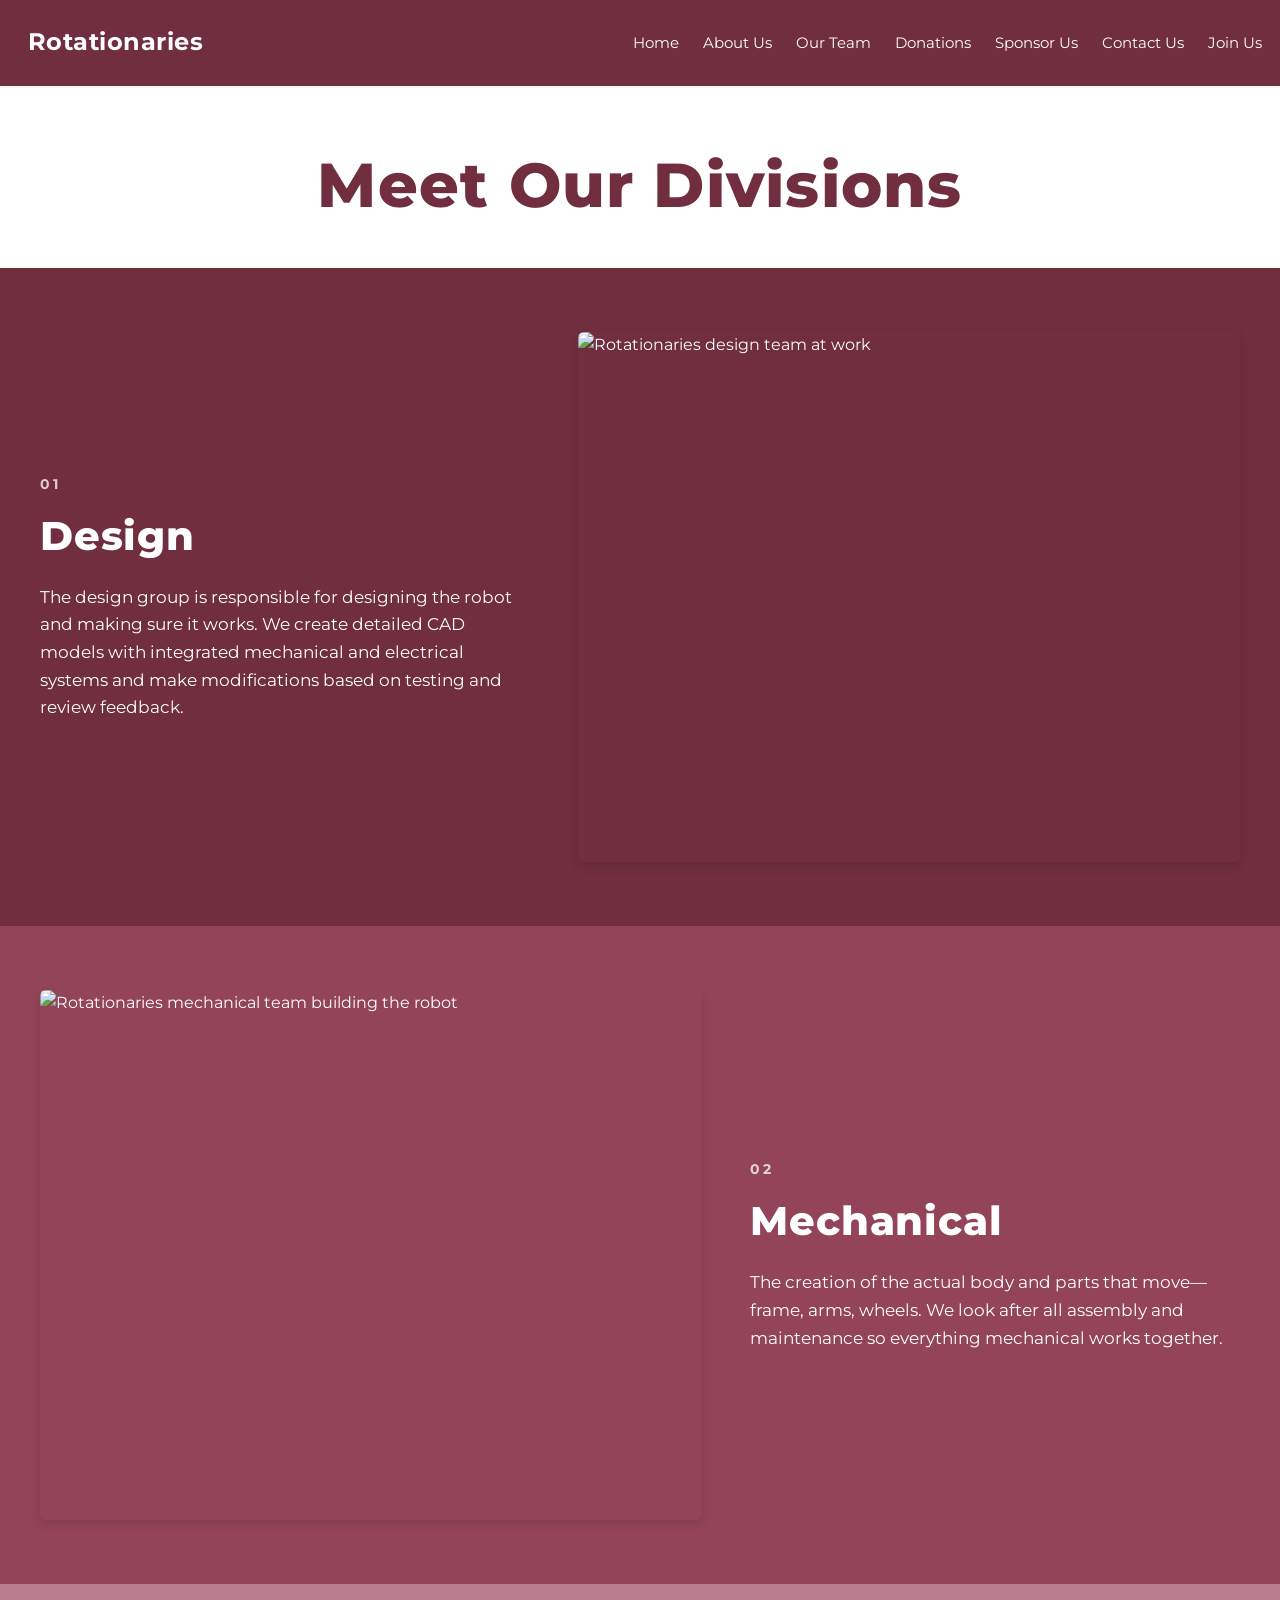
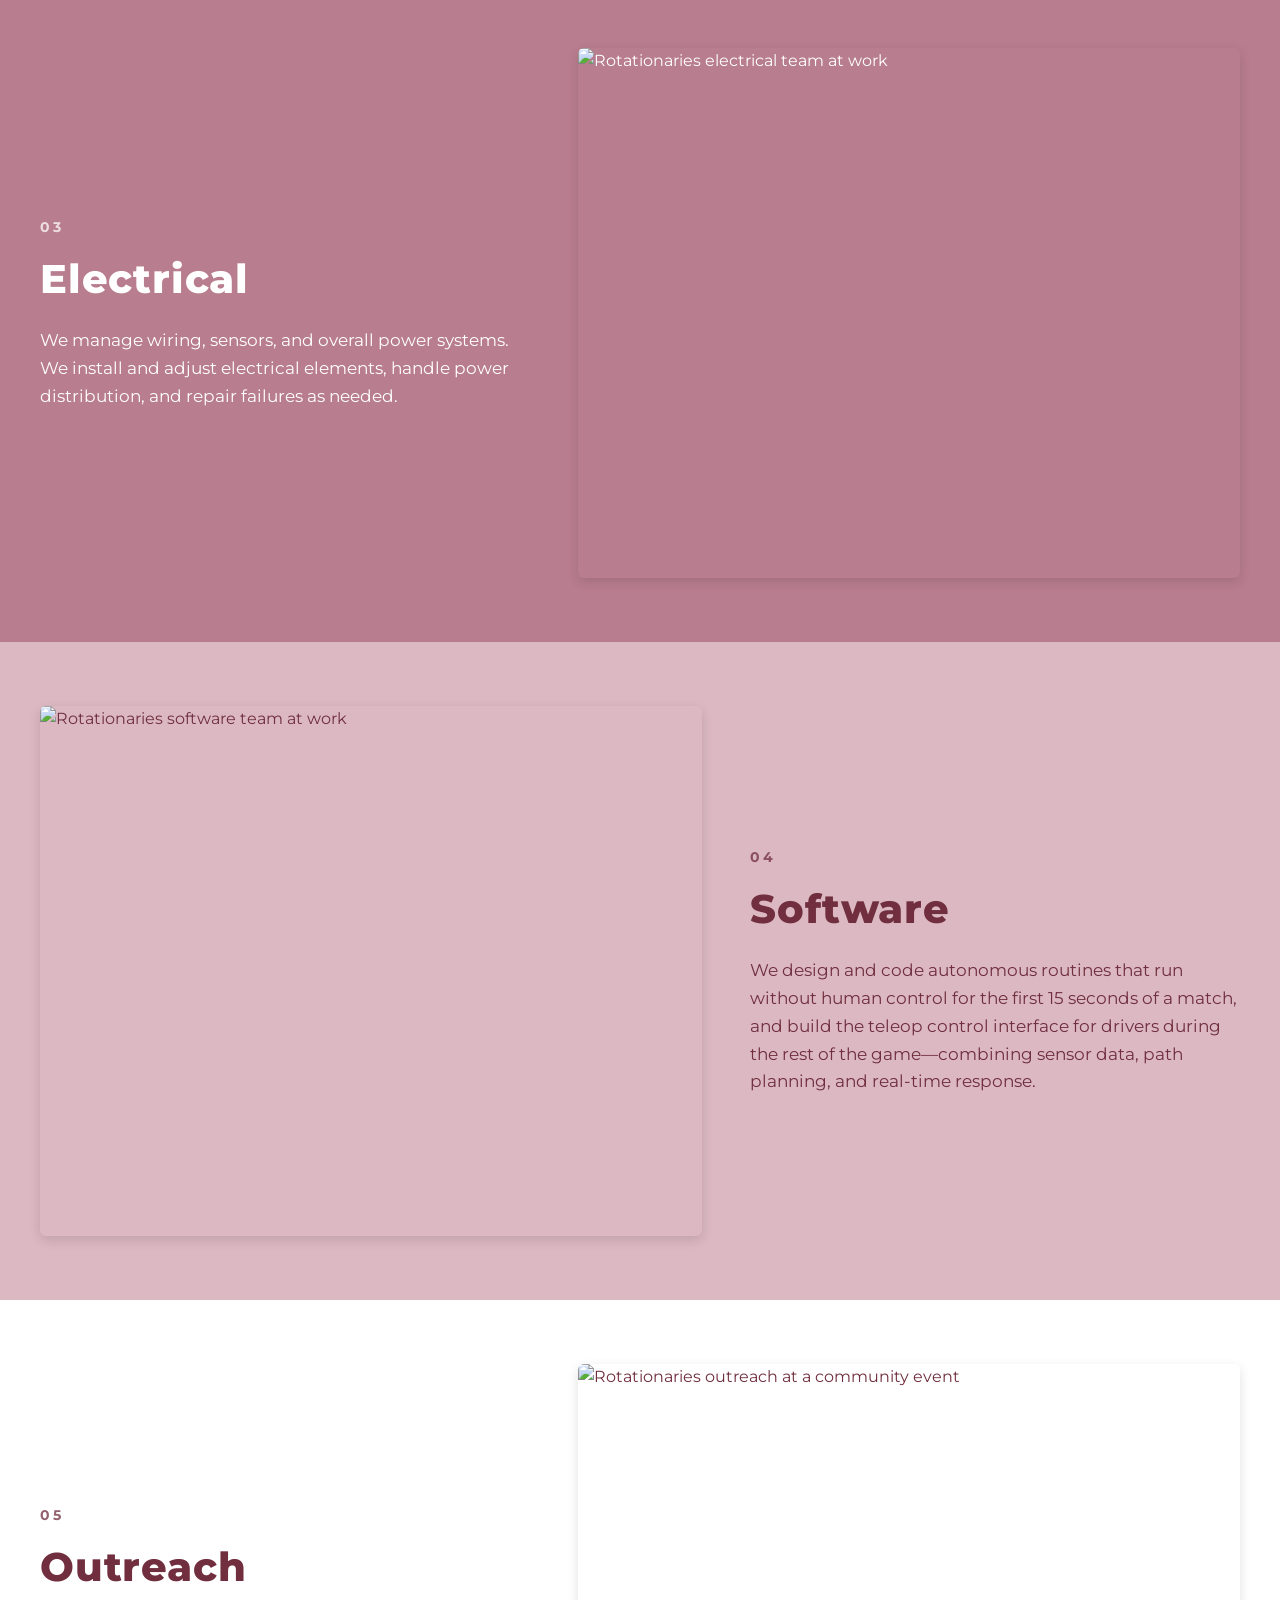
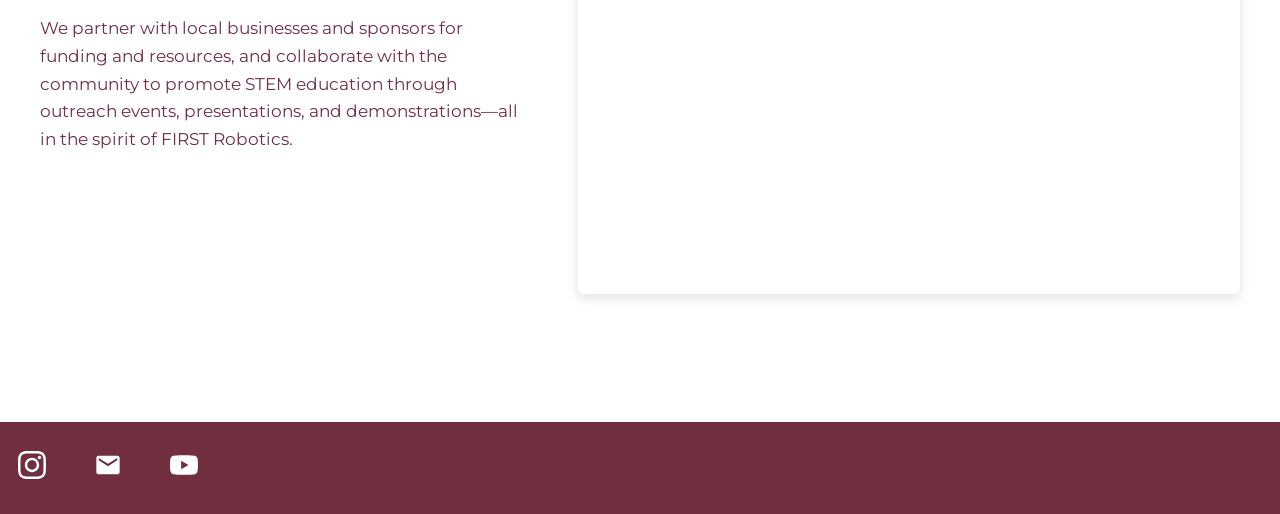
==== about.html @ fd1838aa "Add files via upload" ====
<!DOCTYPE html>
<html lang="en">
<head>
  <meta charset="UTF-8">
  <meta name="viewport" content="width=device-width, initial-scale=1.0">
  <title>About Us | FRC 9114 Rotationaries</title>
  <link rel="preconnect" href="https://fonts.googleapis.com">
  <link rel="preconnect" href="https://fonts.gstatic.com" crossorigin>
  <link href="https://fonts.googleapis.com/css2?family=Montserrat:wght@400;600;700;800&display=swap" rel="stylesheet">
  <link rel="stylesheet" href="styles.css">
</head>
<body>
  <header class="site-header">
    <div class="container header-inner">
      <a href="index.html" class="logo">
        <span class="logo-img-wrap">
          <img src="images/Rdog.png" alt="" class="logo-img">
        </span>
        <span class="logo-text">Rotationaries</span>
      </a>
      <button type="button" class="nav-toggle" aria-label="Toggle menu" aria-expanded="false">Menu</button>
      <nav class="main-nav" id="main-nav">
        <ul>
          <li><a href="index.html">Home</a></li>
          <li><a href="about.html" class="current">About Us</a></li>
          <li><a href="team.html">Our Team</a></li>
          <li><a href="https://www.gofundme.com/f/get-9114-rotationaries-to-worlds" target="_blank" rel="noopener noreferrer">Donations</a></li>
          <li><a href="sponsor.html">Sponsor Us</a></li>
          <li><a href="contact.html">Contact Us</a></li>
          <li><a href="https://docs.google.com/forms/d/e/1FAIpQLSciOlYHdLc-DvXY1rc_C4_Hn_a1S4Ao24SvJIBpbgd9tjYSPQ/viewform?usp=sharing&ouid=112200207819121109837" target="_blank" rel="noopener noreferrer">Join Us</a></li>
        </ul>
      </nav>
    </div>
  </header>

  <main class="about-main">
    <header class="divisions-header">
      <h1 class="section-hero-title scroll-reveal">Meet Our Divisions</h1>
    </header>

    <section class="division-strip division-strip--1 division-strip--text-left">
      <div class="division-strip__inner">
        <div class="division-strip__content scroll-reveal">
          <span class="division-strip__num">01</span>
          <h2 class="division-strip__heading">Design</h2>
          <p>The design group is responsible for designing the robot and making sure it works. We create detailed CAD models with integrated mechanical and electrical systems and make modifications based on testing and review feedback.</p>
        </div>
        <div class="division-strip__media scroll-reveal scroll-reveal--delay-1">
          <img src="images/3_home.jpg" alt="Rotationaries design team at work" class="division-strip__img">
        </div>
      </div>
    </section>

    <section class="division-strip division-strip--2 division-strip--text-right">
      <div class="division-strip__inner">
        <div class="division-strip__content scroll-reveal">
          <span class="division-strip__num">02</span>
          <h2 class="division-strip__heading">Mechanical</h2>
          <p>The creation of the actual body and parts that move—frame, arms, wheels. We look after all assembly and maintenance so everything mechanical works together.</p>
        </div>
        <div class="division-strip__media scroll-reveal scroll-reveal--delay-1">
          <img src="images/4_home.jpg" alt="Rotationaries mechanical team building the robot" class="division-strip__img">
        </div>
      </div>
    </section>

    <section class="division-strip division-strip--3 division-strip--text-left">
      <div class="division-strip__inner">
        <div class="division-strip__content scroll-reveal">
          <span class="division-strip__num">03</span>
          <h2 class="division-strip__heading">Electrical</h2>
          <p>We manage wiring, sensors, and overall power systems. We install and adjust electrical elements, handle power distribution, and repair failures as needed.</p>
        </div>
        <div class="division-strip__media scroll-reveal scroll-reveal--delay-1">
          <img src="images/1_home.jpg" alt="Rotationaries electrical team at work" class="division-strip__img">
        </div>
      </div>
    </section>

    <section class="division-strip division-strip--4 division-strip--text-right">
      <div class="division-strip__inner">
        <div class="division-strip__content scroll-reveal">
          <span class="division-strip__num">04</span>
          <h2 class="division-strip__heading">Software</h2>
          <p>We design and code autonomous routines that run without human control for the first 15 seconds of a match, and build the teleop control interface for drivers during the rest of the game—combining sensor data, path planning, and real-time response.</p>
        </div>
        <div class="division-strip__media scroll-reveal scroll-reveal--delay-1">
          <img src="images/5_home.jpg" alt="Rotationaries software team at work" class="division-strip__img">
        </div>
      </div>
    </section>

    <section class="division-strip division-strip--5 division-strip--text-left">
      <div class="division-strip__inner">
        <div class="division-strip__content scroll-reveal">
          <span class="division-strip__num">05</span>
          <h2 class="division-strip__heading">Outreach</h2>
          <p>We partner with local businesses and sponsors for funding and resources, and collaborate with the community to promote STEM education through outreach events, presentations, and demonstrations—all in the spirit of FIRST Robotics.</p>
        </div>
        <div class="division-strip__media scroll-reveal scroll-reveal--delay-1">
          <img src="images/2_home.jpg" alt="Rotationaries outreach at a community event" class="division-strip__img">
        </div>
      </div>
    </section>
  </main>

  <footer class="site-footer">
    <div class="container footer-inner">
      <ul class="footer-social">
        <li>
          <a href="https://www.instagram.com/frc9114/" target="_blank" rel="noopener noreferrer" aria-label="Instagram">
            <svg xmlns="http://www.w3.org/2000/svg" viewBox="0 0 24 24" fill="currentColor" aria-hidden="true"><path d="M12 2.163c3.204 0 3.584.012 4.85.07 3.252.148 4.771 1.691 4.919 4.919.058 1.265.069 1.645.069 4.849 0 3.205-.012 3.584-.069 4.849-.149 3.225-1.664 4.771-4.919 4.919-1.266.058-1.644.07-4.85.07-3.204 0-3.584-.012-4.849-.07-3.26-.149-4.771-1.699-4.919-4.92-.058-1.265-.07-1.644-.07-4.849 0-3.204.013-3.583.07-4.849.149-3.227 1.664-4.771 4.919-4.919 1.266-.057 1.645-.069 4.849-.069zm0-2.163c-3.259 0-3.667.014-4.947.072-4.358.2-6.78 2.618-6.98 6.98-.059 1.281-.073 1.689-.073 4.948 0 3.259.014 3.668.072 4.948.2 4.358 2.618 6.78 6.98 6.98 1.281.058 1.689.072 4.948.072 3.259 0 3.668-.014 4.948-.072 4.354-.2 6.782-2.618 6.979-6.98.059-1.28.073-1.689.073-4.948 0-3.259-.014-3.667-.072-4.947-.196-4.354-2.617-6.78-6.979-6.98-1.281-.059-1.69-.073-4.949-.073zm0 5.838c-3.403 0-6.162 2.759-6.162 6.162s2.759 6.163 6.162 6.163 6.162-2.759 6.162-6.163c0-3.403-2.759-6.162-6.162-6.162zm0 10.162c-2.209 0-4-1.79-4-4 0-2.209 1.791-4 4-4s4 1.791 4 4c0 2.21-1.791 4-4 4zm6.406-11.845c-.796 0-1.441.645-1.441 1.44s.645 1.44 1.441 1.44c.795 0 1.439-.645 1.439-1.44s-.644-1.44-1.439-1.44z"/></svg>
          </a>
        </li>
        <li>
          <a href="mailto:rotationaries@gmail.com" aria-label="Email">
            <svg xmlns="http://www.w3.org/2000/svg" viewBox="0 0 24 24" fill="currentColor" aria-hidden="true"><path d="M20 4H4c-1.1 0-2 .9-2 2v12c0 1.1.9 2 2 2h16c1.1 0 2-.9 2-2V6c0-1.1-.9-2-2-2zm0 4l-8 5-8-5V6l8 5 8-5v2z"/></svg>
          </a>
        </li>
        <li>
          <a href="https://www.youtube.com/@FRC9114" target="_blank" rel="noopener noreferrer" aria-label="YouTube">
            <svg xmlns="http://www.w3.org/2000/svg" viewBox="0 0 24 24" fill="currentColor" aria-hidden="true"><path d="M23.498 6.186a3.016 3.016 0 0 0-2.122-2.136C19.505 3.545 12 3.545 12 3.545s-7.505 0-9.377.505A3.017 3.017 0 0 0 .502 6.186C0 8.07 0 12 0 12s0 3.93.502 5.814a3.016 3.016 0 0 0 2.122 2.136c1.871.505 9.376.505 9.376.505s7.505 0 9.377-.505a3.015 3.015 0 0 0 2.122-2.136C24 15.93 24 12 24 12s0-3.93-.502-5.814zM9.545 15.568V8.432L15.818 12l-6.273 3.568z"/></svg>
          </a>
        </li>
      </ul>
    </div>
  </footer>
  <script src="script.js"></script>
</body>
</html>
---- styles.css ----
/* FRC 9114 Rotationaries - Brand colors: #702e3e, white */
:root {
  --color-primary: #702e3e;
  --color-primary-hover: #5a2532;
  --color-accent-light: #f5d4dc;
  --color-contact-accent: #e8917a;
  --color-division-2: #944459;
  --color-division-3: #b87d8e;
  --color-division-4: #dbb8c2;
  --color-white: #fff;
  --page-edge-padding: 1.15rem;
  --color-text: #1a1a1a;
  --color-text-muted: #555;
  --color-bg: #fff;
  --color-bg-alt: #f5f5f5;
  --color-border: #e0e0e0;
  --font-heading: "Montserrat", -apple-system, BlinkMacSystemFont, "Segoe UI", sans-serif;
  --font-body: "Montserrat", -apple-system, BlinkMacSystemFont, "Segoe UI", sans-serif;
  --container-max: 1200px;
  --space-xs: 0.25rem;
  --space-sm: 0.5rem;
  --space-md: 1rem;
  --space-lg: 1.5rem;
  --space-xl: 2rem;
  --space-2xl: 3rem;
  --space-3xl: 4rem;
  --radius: 6px;
  --shadow: 0 1px 3px rgba(0, 0, 0, 0.08);
  --shadow-hover: 0 4px 12px rgba(0, 0, 0, 0.12);
}

*,
*::before,
*::after {
  box-sizing: border-box;
}

html {
  scroll-behavior: smooth;
}

body {
  margin: 0;
  font-family: var(--font-body);
  font-size: 1rem;
  line-height: 1.6;
  color: var(--color-text);
  background: var(--color-bg);
  overflow-x: hidden;
}

img {
  max-width: 100%;
  height: auto;
  display: block;
}

a {
  color: var(--color-primary);
  text-decoration: none;
}

a:hover {
  text-decoration: underline;
}

/* Layout */
.container {
  width: 100%;
  max-width: var(--container-max);
  margin: 0 auto;
  padding: 0 var(--space-lg);
}

/* Header */
.site-header {
  background: var(--color-primary);
  color: var(--color-white);
  position: sticky;
  top: 0;
  z-index: 100;
  box-shadow: var(--shadow);
}

.site-header a {
  color: var(--color-white);
  text-decoration: none;
}

.site-header .container {
  width: 100%;
  max-width: none;
  margin-left: 0;
  margin-right: 0;
  padding-left: max(var(--page-edge-padding), env(safe-area-inset-left, 0px));
  padding-right: max(var(--page-edge-padding), env(safe-area-inset-right, 0px));
}

.header-inner {
  display: flex;
  align-items: center;
  justify-content: space-between;
  padding: var(--space-md) 0;
  gap: var(--space-xl);
  width: 100%;
}

.logo {
  display: inline-flex;
  align-items: center;
  gap: 0.6rem;
  font-weight: 700;
  font-size: 1.5rem;
  letter-spacing: 0.02em;
  flex-shrink: 0;
  margin-right: 0;
  line-height: 1;
  text-decoration: none;
}

.site-header a.logo:hover,
.site-header a.logo:focus,
.site-header a.logo:active {
  text-decoration: none;
}

.site-header a.logo:hover .logo-text,
.site-header a.logo:focus .logo-text {
  color: var(--color-accent-light);
}

.logo-text {
  white-space: nowrap;
  line-height: 1.2;
  transition: color 0.2s ease;
}

.logo-img-wrap {
  flex-shrink: 0;
  display: flex;
  align-items: center;
  justify-content: center;
  line-height: 0;
}

.site-header .logo-img {
  display: block;
  height: 3.35rem;
  width: auto;
  max-width: none;
  object-fit: contain;
  vertical-align: middle;
  transform: translateY(-5px);
}

/* Nav - desktop */
.main-nav {
  margin-left: auto;
  flex-shrink: 1;
}

.main-nav ul {
  list-style: none;
  margin: 0;
  padding: 0;
  display: flex;
  flex-wrap: wrap;
  justify-content: flex-end;
  align-items: center;
  gap: var(--space-lg);
}

.main-nav a {
  display: block;
  padding: var(--space-sm) 0;
  border-radius: var(--radius);
  font-size: 0.95rem;
  white-space: nowrap;
  transition: color 0.2s ease;
}

.main-nav a.current {
  color: var(--color-white);
  background: transparent;
  text-decoration: none;
}

.main-nav a:hover,
.main-nav a:active {
  background: transparent;
  text-decoration: none;
  color: var(--color-accent-light);
}

/* Mobile nav toggle */
.nav-toggle {
  display: none;
  background: transparent;
  border: none;
  color: var(--color-white);
  padding: var(--space-sm) var(--space-md);
  cursor: pointer;
  font-size: 1.25rem;
  line-height: 1;
}

.nav-toggle:hover {
  background: rgba(255, 255, 255, 0.15);
  border-radius: var(--radius);
}

@media (max-width: 768px) {
  .nav-toggle {
    display: block;
    margin-left: auto;
  }

  .main-nav {
    position: absolute;
    top: 100%;
    left: 0;
    right: 0;
    margin-left: 0;
    background: var(--color-primary);
    max-height: 0;
    overflow: hidden;
    transition: max-height 0.3s ease;
    box-shadow: var(--shadow);
  }

  .main-nav.is-open {
    max-height: 80vh;
    overflow-y: auto;
  }

  .main-nav ul {
    flex-direction: column;
    padding: var(--space-md);
    gap: 0;
  }

  .main-nav a {
    padding: var(--space-md);
    border-radius: var(--radius);
  }
}

/* Main content */
main {
  min-height: 50vh;
  padding: var(--space-2xl) 0;
}

.page-title {
  margin: 0 0 var(--space-xl);
  font-size: 2rem;
  font-weight: 700;
  color: var(--color-text);
}

/* Slideshow */
.home-main {
  padding-top: 0;
}

.slideshow-wrap {
  width: 100vw;
  max-width: 100vw;
  margin-left: calc(50% - 50vw);
  margin-right: calc(50% - 50vw);
  margin-bottom: var(--space-xl);
}

.slideshow {
  position: relative;
  width: 100%;
  height: min(85vh, 900px);
  min-height: 420px;
  overflow: hidden;
  border-radius: 0;
  background: var(--color-bg-alt);
}

.slideshow-intro-text {
  position: absolute;
  inset: 0;
  z-index: 3;
  display: flex;
  flex-direction: column;
  align-items: center;
  justify-content: center;
  text-align: center;
  color: var(--color-white);
  line-height: 1.15;
  text-shadow: 0 2px 20px rgba(0, 0, 0, 0.55), 0 0 40px rgba(0, 0, 0, 0.25);
  pointer-events: none;
  opacity: 1;
  transition: opacity 0.9s ease-in-out;
  padding: var(--space-lg);
}

.slideshow-intro-text.is-hidden {
  opacity: 0;
}

.slideshow-intro-line--primary {
  font-size: clamp(3.5rem, 14vw, 7.5rem);
  font-weight: 800;
  letter-spacing: 0.05em;
  text-transform: uppercase;
  margin-bottom: var(--space-md);
}

.slideshow-intro-line {
  font-size: clamp(2rem, 6.5vw, 3.75rem);
  font-weight: 700;
  letter-spacing: 0.12em;
  text-transform: uppercase;
}

.typing-cursor {
  display: inline-block;
  margin-left: 0.05em;
  font-weight: 300;
  animation: cursor-blink 0.9s step-end infinite;
}

.typing-cursor.is-done {
  opacity: 0;
  animation: none;
}

@keyframes cursor-blink {
  50% {
    opacity: 0;
  }
}

.slideshow-slide {
  position: absolute;
  inset: 0;
  width: 100%;
  max-width: none;
  height: 100%;
  object-fit: cover;
  object-position: center 42%;
  opacity: 0;
  filter: blur(0);
  transform: scale(1);
  transition: opacity 1s ease-in-out, filter 1s ease-in-out, transform 1s ease-in-out;
  z-index: 0;
}

.slideshow-slide.is-blurred {
  filter: blur(10px);
  transform: scale(1.02);
}

.slideshow-slide.active {
  opacity: 1;
  z-index: 1;
}

/* Robot intro slide: crop top, keep robot in lower portion */
.slideshow-slide--robot {
  object-position: center bottom;
}

/* Hero */
.hero {
  background: var(--color-bg-alt);
  padding: var(--space-3xl) 0;
  text-align: center;
}

.hero--brand {
  background: var(--color-white);
  padding: var(--space-3xl) 0 var(--space-md);
}

/* Accomplishments carousel */
.accomplishments {
  padding: clamp(3rem, 7vw, 5rem) var(--space-lg) var(--space-3xl);
  background: var(--color-white);
}

.accomplishments-carousel {
  position: relative;
  width: 88%;
  max-width: 1320px;
  margin: 0 auto;
}

.accomplishments-viewport {
  position: relative;
  min-height: clamp(340px, 30vw, 420px);
  border-radius: 0;
  overflow: hidden;
  box-shadow: 0 2px 10px rgba(112, 46, 62, 0.1);
}

.accomplishments-slide {
  position: absolute;
  inset: 0;
  opacity: 0;
  transition: opacity 0.55s ease-in-out;
  pointer-events: none;
}

.accomplishments-slide.active {
  opacity: 1;
  pointer-events: auto;
  z-index: 1;
}

.accomplishments-slide__inner {
  display: flex;
  align-items: center;
  justify-content: center;
  gap: clamp(2rem, 5vw, 4.5rem);
  min-height: clamp(340px, 30vw, 420px);
  height: 100%;
  padding: clamp(2rem, 4.5vw, 3rem) clamp(3.5rem, 7vw, 5.5rem);
}

.accomplishments-slide__text {
  display: flex;
  flex-direction: column;
  justify-content: center;
  align-items: flex-start;
  flex: 0 1 auto;
}

.accomplishments-slide__year {
  margin: 0 0 clamp(1.1rem, 2.5vw, 1.65rem);
  font-size: clamp(1.65rem, 3.5vw, 2.35rem);
  font-weight: 800;
  line-height: 1;
  letter-spacing: 0.02em;
}

.accomplishments-slide__label {
  margin: 0;
  font-size: clamp(0.78rem, 1.35vw, 0.95rem);
  font-weight: 700;
  line-height: 1.35;
  white-space: nowrap;
}

.accomplishments-slide__media {
  display: flex;
  align-items: center;
  justify-content: center;
  flex: 0 1 auto;
  height: auto;
  padding: 0;
}

.accomplishments-slide__media img {
  display: block;
  width: auto;
  max-width: 100%;
  height: auto;
  max-height: clamp(260px, 28vw, 340px);
  object-fit: contain;
  object-position: center;
  border-radius: 0;
}

.accomplishments-slide--maroon {
  background: rgba(112, 46, 62, 0.78);
  color: var(--color-white);
}

.accomplishments-slide--light {
  background: rgba(245, 212, 220, 0.72);
  color: var(--color-primary);
}

.accomplishments-slide--wine {
  background: rgba(148, 68, 89, 0.76);
  color: var(--color-white);
}

.accomplishments-slide--rose {
  background: rgba(184, 125, 142, 0.76);
  color: var(--color-white);
}

.accomplishments-slide--blush {
  background: rgba(219, 184, 194, 0.72);
  color: var(--color-primary);
}

.accomplishments-nav {
  position: absolute;
  top: 0;
  bottom: 0;
  z-index: 2;
  width: clamp(2.25rem, 4vw, 3rem);
  padding: 0;
  font-size: clamp(1.75rem, 3vw, 2.25rem);
  line-height: 1;
  font-family: inherit;
  font-weight: 300;
  color: rgba(255, 255, 255, 0.85);
  background: rgba(0, 0, 0, 0.12);
  border: none;
  cursor: pointer;
  transition: background 0.2s ease;
  display: flex;
  align-items: center;
  justify-content: center;
}

.accomplishments-nav:hover {
  background: rgba(0, 0, 0, 0.22);
}

.accomplishments-nav--prev {
  left: 0;
  border-radius: 0;
}

.accomplishments-nav--next {
  right: 0;
  border-radius: 0;
}

@media (max-width: 768px) {
  .accomplishments-carousel {
    width: 92%;
  }

  .accomplishments-viewport,
  .accomplishments-slide__inner {
    min-height: clamp(400px, 95vw, 480px);
  }

  .accomplishments-slide__inner {
    flex-direction: column;
    padding: var(--space-2xl) var(--space-xl);
    gap: var(--space-xl);
  }

  .accomplishments-slide__text {
    align-items: center;
    text-align: center;
  }

  .accomplishments-slide__label {
    font-size: clamp(0.72rem, 3.2vw, 0.88rem);
  }

  .accomplishments-slide__media img {
    max-height: clamp(240px, 58vw, 320px);
  }
}

.hero h1 {
  margin: 0 0 var(--space-lg);
  font-size: 2.25rem;
  font-weight: 700;
  color: var(--color-primary);
}

.hero--brand h1 {
  font-size: clamp(2rem, 6vw, 3.5rem);
  font-weight: 800;
  letter-spacing: 0.02em;
  line-height: 1.15;
  color: var(--color-primary);
}

.hero .tagline {
  font-size: 1.125rem;
  color: var(--color-text-muted);
  max-width: 36em;
  margin: 0 auto var(--space-xl);
}

.hero--brand .tagline {
  font-size: 1.2rem;
  color: var(--color-text);
  max-width: 42em;
}

/* Scroll reveal */
.scroll-reveal {
  opacity: 0;
  transform: translateY(28px);
  transition: opacity 0.85s ease, transform 0.85s ease;
}

.scroll-reveal.is-visible {
  opacity: 1;
  transform: translateY(0);
}

.scroll-reveal--delay-1 { transition-delay: 0.1s; }
.scroll-reveal--delay-2 { transition-delay: 0.2s; }

.hero-cta {
  display: inline-flex;
  gap: var(--space-md);
  flex-wrap: wrap;
  justify-content: center;
}

.btn-join-large {
  font-size: 1.35rem;
  font-weight: 700;
  letter-spacing: 0.08em;
  text-transform: uppercase;
  padding: var(--space-lg) var(--space-3xl);
  min-width: 14rem;
}

.btn-join-large:hover {
  text-decoration: none;
}

/* Buttons */
.btn {
  display: inline-block;
  padding: var(--space-md) var(--space-xl);
  font-size: 1rem;
  font-weight: 600;
  text-align: center;
  border-radius: var(--radius);
  border: none;
  cursor: pointer;
  transition: background 0.2s, box-shadow 0.2s;
  text-decoration: none;
  font-family: inherit;
}

.btn-primary {
  background: var(--color-primary);
  color: var(--color-white);
}

.btn-primary:hover {
  background: var(--color-primary-hover);
  text-decoration: none;
  box-shadow: var(--shadow-hover);
}

.btn-outline {
  background: transparent;
  color: var(--color-primary);
  border: 2px solid var(--color-primary);
}

.btn-outline:hover {
  background: var(--color-primary);
  color: var(--color-white);
  text-decoration: none;
}

/* Sections */
.section {
  padding: var(--space-2xl) 0;
}

.section:nth-child(even) {
  background: var(--color-bg-alt);
}

.section-title {
  margin: 0 0 var(--space-lg);
  font-size: 1.5rem;
  font-weight: 700;
  color: var(--color-text);
}

/* Cards (team, divisions, events) */
.card-grid {
  display: grid;
  gap: var(--space-lg);
}

@media (min-width: 600px) {
  .card-grid-2 {
    grid-template-columns: repeat(2, 1fr);
  }
}

@media (min-width: 900px) {
  .card-grid-3 {
    grid-template-columns: repeat(3, 1fr);
  }
}

.card {
  background: var(--color-white);
  border-radius: var(--radius);
  overflow: hidden;
  box-shadow: var(--shadow);
  border: 1px solid var(--color-border);
  transition: box-shadow 0.2s;
}

.card:hover {
  box-shadow: var(--shadow-hover);
}

.card-image {
  aspect-ratio: 16 / 10;
  background: var(--color-bg-alt);
  object-fit: cover;
}

.card-body {
  padding: var(--space-lg);
}

.card h3 {
  margin: 0 0 var(--space-sm);
  font-size: 1.125rem;
  color: var(--color-primary);
}

.card p {
  margin: 0;
  font-size: 0.95rem;
  color: var(--color-text-muted);
}

/* Division blocks (Home) */
/* About — division strips */
.about-main {
  padding: 0;
}

.about-main,
.team-main {
  padding-top: 0;
}

.divisions-header {
  text-align: center;
  padding: var(--space-3xl) var(--space-lg) var(--space-2xl);
  background: var(--color-white);
}

.section-hero-title {
  margin: 0;
  font-size: clamp(2.5rem, 6.5vw, 3.85rem);
  font-weight: 800;
  color: var(--color-primary);
  letter-spacing: 0.02em;
  line-height: 1.15;
}

.section-subtitle {
  margin: var(--space-md) 0 0;
  font-size: clamp(1.1rem, 2.5vw, 1.35rem);
  font-weight: 600;
  color: var(--color-text-muted);
  letter-spacing: 0.02em;
  line-height: 1.3;
}

.division-strip {
  padding: var(--space-3xl) max(var(--page-edge-padding), env(safe-area-inset-left, 0px));
  color: var(--color-white);
}

.division-strip--1 {
  background: var(--color-primary);
}

.division-strip--2 {
  background: var(--color-division-2);
}

.division-strip--3 {
  background: var(--color-division-3);
}

.division-strip--4 {
  background: var(--color-division-4);
  color: var(--color-primary);
}

.division-strip--5 {
  background: var(--color-white);
  color: var(--color-primary);
}

.division-strip__inner {
  max-width: var(--container-max);
  margin: 0 auto;
  display: flex;
  align-items: center;
  gap: var(--space-2xl);
}

.division-strip--text-right .division-strip__inner {
  flex-direction: row-reverse;
}

.division-strip__content {
  flex: 0.85;
  min-width: 0;
}

.division-strip__media {
  flex: 1.15;
  min-width: 0;
}

.division-strip__img {
  width: 100%;
  aspect-ratio: 5 / 4;
  object-fit: cover;
  border-radius: var(--radius);
  box-shadow: var(--shadow-hover);
}

.division-strip__media--placeholder {
  aspect-ratio: 5 / 4;
  border-radius: var(--radius);
  background: rgba(255, 255, 255, 0.12);
  border: 2px dashed rgba(255, 255, 255, 0.25);
}

.division-strip--4 .division-strip__media--placeholder,
.division-strip--5 .division-strip__media--placeholder {
  background: rgba(112, 46, 62, 0.06);
  border-color: rgba(112, 46, 62, 0.18);
}

.division-strip__num {
  display: block;
  font-size: 0.9rem;
  font-weight: 700;
  letter-spacing: 0.2em;
  opacity: 0.75;
  margin-bottom: var(--space-sm);
}

.division-strip__heading {
  margin: 0 0 var(--space-md);
  font-size: clamp(1.75rem, 4vw, 2.5rem);
  font-weight: 800;
  letter-spacing: 0.02em;
}

.division-strip__content p {
  margin: 0;
  font-size: 1.05rem;
  line-height: 1.65;
  max-width: 34em;
}

.division-strip--text-right .division-strip__content p {
  margin-left: auto;
}

/* Our Team page */
.team-main {
  padding: 0 0 var(--space-3xl);
}

.team-header {
  text-align: center;
  padding: var(--space-3xl) var(--space-lg) var(--space-2xl);
  background: var(--color-white);
}

.team-grid {
  --team-col-gap: clamp(2rem, 4vw, 3.5rem);
  display: flex;
  flex-wrap: wrap;
  justify-content: center;
  width: clamp(85%, 87vw, 90%);
  max-width: 1600px;
  margin: 0 auto;
  padding: 0;
  gap: clamp(2.75rem, 5.25vw, 4.25rem) var(--team-col-gap);
}

.team-member {
  flex: 0 0 calc((100% - 2 * var(--team-col-gap)) / 3);
  max-width: none;
  text-align: center;
}

.team-member__photo {
  width: 78%;
  max-width: none;
  aspect-ratio: 1;
  height: auto;
  margin: 0 auto var(--space-md);
  border-radius: 50%;
  background: var(--color-bg-alt);
  border: 3px solid var(--color-border);
  box-shadow: var(--shadow);
  overflow: hidden;
}

.team-member--name-only .team-member__name {
  margin-bottom: 0;
}

.team-section {
  margin-top: var(--space-3xl);
  text-align: center;
}

.team-section .section-subtitle {
  margin: 0 0 var(--space-xl);
  font-size: clamp(1.2rem, 2.6vw, 1.45rem);
}

.team-section .team-grid {
  margin-top: 0;
}

.team-section--mentors .section-subtitle {
  margin-bottom: 0;
}

.team-member__name {
  margin: 0 0 var(--space-xs);
  font-size: clamp(1rem, 1.5vw, 1.15rem);
  font-weight: 700;
  color: var(--color-primary);
  line-height: 1.3;
}

.team-member__role {
  margin: 0;
  font-size: clamp(0.9rem, 1.2vw, 1rem);
  font-weight: 500;
  color: var(--color-text-muted);
  line-height: 1.4;
  padding: 0 var(--space-xs);
}

@media (max-width: 900px) {
  .team-grid {
    width: clamp(88%, 90vw, 92%);
  }

  .team-member {
    flex: 0 0 calc((100% - var(--team-col-gap)) / 2);
  }
}

@media (max-width: 520px) {
  .team-grid {
    width: 92%;
  }

  .team-member {
    flex: 0 0 100%;
  }
}

.team-member__photo img {
  width: 100%;
  height: 100%;
  display: block;
  object-fit: cover;
  object-position: center 28%;
  transform-origin: center center;
}

.team-member__photo--shahina img {
  transform: scale(1.08);
  object-position: center 26%;
}

.team-member__photo--katelyn img {
  object-position: center 49%;
}

.team-member__photo--vebhav img {
  object-position: center 32%;
}

.team-member__photo--raghav img {
  object-position: center 32%;
}

@media (max-width: 768px) {
  .division-strip__inner,
  .division-strip--text-right .division-strip__inner {
    flex-direction: column;
  }

  .division-strip--text-right .division-strip__content p {
    margin-left: 0;
  }

  .division-strip__media--placeholder {
    width: 100%;
  }
}

/* Legacy division blocks (if used elsewhere) */
.division {
  margin-bottom: var(--space-2xl);
}

.division:last-child {
  margin-bottom: 0;
}

.division-image {
  width: 100%;
  max-width: 600px;
  margin: 0 0 var(--space-lg);
  border-radius: var(--radius);
  box-shadow: var(--shadow);
}

.division h3 {
  margin: 0 0 var(--space-md);
  font-size: 1.375rem;
  color: var(--color-primary);
}

.division p {
  margin: 0 0 var(--space-md);
  color: var(--color-text);
}

.division ul {
  margin: 0 0 var(--space-md);
  padding-left: 1.25em;
}

/* Events table */
.events-table {
  width: 100%;
  border-collapse: collapse;
  font-size: 0.95rem;
}

.events-table th,
.events-table td {
  padding: var(--space-md);
  text-align: left;
  border-bottom: 1px solid var(--color-border);
}

.events-table th {
  background: var(--color-bg-alt);
  font-weight: 600;
  color: var(--color-text);
}

.events-table tr:hover td {
  background: rgba(112, 46, 62, 0.04);
}

/* Sponsor tiers */
.tier-list {
  list-style: none;
  padding: 0;
  margin: 0;
}

.tier-list li {
  padding: var(--space-lg);
  margin-bottom: var(--space-md);
  background: var(--color-white);
  border-left: 4px solid var(--color-primary);
  border-radius: var(--radius);
  box-shadow: var(--shadow);
}

.tier-list strong {
  color: var(--color-primary);
}

/* Forms */
.form-group {
  margin-bottom: var(--space-lg);
}

.form-group label {
  display: block;
  margin-bottom: var(--space-xs);
  font-weight: 600;
  font-size: 0.95rem;
}

.form-group input,
.form-group textarea {
  width: 100%;
  max-width: 28rem;
  padding: var(--space-md);
  font-size: 1rem;
  font-family: inherit;
  border: 1px solid var(--color-border);
  border-radius: var(--radius);
  background: var(--color-white);
}

.form-group textarea {
  min-height: 120px;
  resize: vertical;
}

.form-group input:focus,
.form-group textarea:focus {
  outline: none;
  border-color: var(--color-primary);
  box-shadow: 0 0 0 3px rgba(112, 46, 62, 0.15);
}

/* Contact page */
.contact-main {
  padding-top: 0;
}

.contact-section {
  background: var(--color-primary);
  color: var(--color-white);
  padding: var(--space-3xl) var(--space-lg);
  min-height: calc(100vh - 12rem);
}

.contact-section__inner {
  max-width: 1100px;
  margin: 0 auto;
  display: grid;
  grid-template-columns: 1fr 1.15fr;
  gap: clamp(2rem, 5vw, 4rem);
  align-items: start;
}

.contact-intro__title {
  margin: 0 0 var(--space-md);
  font-size: clamp(2rem, 5vw, 2.75rem);
  font-weight: 800;
  letter-spacing: 0.06em;
  text-transform: uppercase;
  line-height: 1.15;
}

.contact-intro__subtitle {
  margin: 0 0 var(--space-xl);
  font-size: clamp(1.15rem, 2.5vw, 1.4rem);
  font-weight: 600;
  color: var(--color-contact-accent);
}

.contact-intro__text {
  margin: 0;
  max-width: 22em;
  font-size: clamp(0.95rem, 1.8vw, 1.05rem);
  line-height: 1.65;
  color: rgba(255, 255, 255, 0.92);
}

.contact-success {
  margin: 0 0 var(--space-lg);
  padding: var(--space-md) var(--space-lg);
  background: rgba(255, 255, 255, 0.12);
  border-left: 4px solid var(--color-contact-accent);
  font-size: 1rem;
  line-height: 1.5;
}

.contact-form__honeypot {
  position: absolute;
  left: -9999px;
  opacity: 0;
  pointer-events: none;
}

.contact-form__row {
  display: grid;
  grid-template-columns: 1fr 1fr;
  gap: var(--space-lg);
}

.contact-form__field {
  margin-bottom: var(--space-lg);
}

.contact-form__field label {
  display: block;
  margin-bottom: var(--space-sm);
  font-size: 0.95rem;
  font-weight: 600;
  color: var(--color-contact-accent);
}

.contact-form__field input,
.contact-form__field textarea {
  width: 100%;
  padding: var(--space-md) var(--space-sm);
  font-size: 1rem;
  font-family: inherit;
  color: var(--color-white);
  background: rgba(0, 0, 0, 0.18);
  border: none;
  border-bottom: 2px solid rgba(232, 145, 122, 0.45);
  border-radius: 0;
  transition: border-color 0.2s ease, background 0.2s ease;
}

.contact-form__field textarea {
  min-height: 140px;
  resize: vertical;
  padding-top: var(--space-md);
}

.contact-form__field input:focus,
.contact-form__field textarea:focus {
  outline: none;
  background: rgba(0, 0, 0, 0.24);
  border-bottom-color: var(--color-contact-accent);
}

.contact-form__field input::placeholder,
.contact-form__field textarea::placeholder {
  color: rgba(255, 255, 255, 0.35);
}

.contact-form__submit {
  margin-top: var(--space-sm);
  padding: var(--space-md) var(--space-2xl);
  font-size: 1rem;
  font-weight: 700;
  font-family: inherit;
  color: var(--color-white);
  background: var(--color-contact-accent);
  border: none;
  border-radius: var(--radius);
  cursor: pointer;
  transition: background 0.2s ease, transform 0.2s ease;
}

.contact-form__submit:hover {
  background: #d97866;
  transform: translateY(-1px);
}

.site-footer--flush {
  margin-top: 0;
}

@media (max-width: 820px) {
  .contact-section__inner {
    grid-template-columns: 1fr;
  }

  .contact-intro__text {
    max-width: none;
  }

  .contact-form__row {
    grid-template-columns: 1fr;
    gap: 0;
  }
}

/* Footer */
.site-footer {
  background: var(--color-primary);
  color: var(--color-white);
  padding: var(--space-xl) 0;
  margin-top: var(--space-3xl);
  display: flex;
  align-items: center;
}

.site-footer .container {
  width: 100%;
  max-width: none;
  margin-left: 0;
  margin-right: 0;
  padding-left: max(var(--page-edge-padding), env(safe-area-inset-left, 0px));
  padding-right: max(var(--page-edge-padding), env(safe-area-inset-right, 0px));
}

.site-footer a {
  color: var(--color-white);
  text-decoration: none;
  transition: color 0.2s ease;
}

.site-footer a:hover,
.site-footer a:active {
  color: var(--color-accent-light);
  text-decoration: none;
}

.footer-inner {
  display: flex;
  align-items: center;
  width: 100%;
}

.footer-social {
  list-style: none;
  margin: 0;
  padding: 0;
  display: flex;
  flex-wrap: wrap;
  align-items: center;
  gap: 3rem;
  justify-content: flex-start;
  transform: translateY(-3px);
}

.footer-social a {
  display: flex;
  align-items: center;
  justify-content: center;
  color: var(--color-white);
  text-decoration: none;
  transition: color 0.2s ease;
}

.footer-social a:hover,
.footer-social a:active {
  color: var(--color-accent-light);
  text-decoration: none;
}

.footer-social svg {
  width: 28px;
  height: 28px;
  display: block;
}

/* Utility */
.text-center {
  text-align: center;
}

.form-note {
  margin-top: 1rem;
  font-size: 0.9rem;
  color: var(--color-text-muted);
}

.mb-0 { margin-bottom: 0; }
.mt-xl { margin-top: var(--space-xl); }

/* Sponsor page */
.sponsor-main {
  padding-top: 0;
}

.sponsor-hero {
  background: var(--color-primary);
  color: var(--color-white);
  padding: var(--space-3xl) var(--space-lg);
  text-align: center;
}

.sponsor-hero__inner {
  max-width: 820px;
  margin: 0 auto;
}

.sponsor-hero .section-hero-title {
  color: var(--color-white);
}

.sponsor-hero__text {
  margin: var(--space-xl) auto var(--space-2xl);
  max-width: 38em;
  font-size: clamp(1.05rem, 2.2vw, 1.25rem);
  font-style: italic;
  font-weight: 500;
  line-height: 1.65;
  color: rgba(255, 255, 255, 0.92);
}

.btn-sponsor-hero {
  display: inline-block;
  padding: var(--space-md) var(--space-2xl);
  background: #1a1a1a;
  color: var(--color-white);
  font-size: clamp(0.95rem, 1.8vw, 1.05rem);
  font-weight: 600;
  letter-spacing: 0.04em;
  border-radius: var(--radius);
  text-decoration: none;
  transition: background 0.2s ease, box-shadow 0.2s ease, transform 0.2s ease;
}

.btn-sponsor-hero:hover {
  background: #333;
  box-shadow: var(--shadow-hover);
  text-decoration: none;
  transform: translateY(-1px);
}

.sponsor-thanks {
  background: var(--color-bg-alt);
  padding: var(--space-3xl) var(--space-lg);
  text-align: center;
}

.sponsor-thanks__inner {
  max-width: 1100px;
  margin: 0 auto;
}

.sponsor-thanks .section-hero-title {
  margin-bottom: var(--space-2xl);
}

.sponsor-logos-wrap {
  max-width: 960px;
  margin: 0 auto;
}

.sponsor-logos-img {
  display: block;
  width: 100%;
  height: auto;
  margin: 0 auto;
  transition: transform 0.85s ease;
}

.sponsor-logos-wrap.is-visible .sponsor-logos-img {
  animation: sponsor-logos-in 1s ease forwards;
}

@keyframes sponsor-logos-in {
  from {
    opacity: 0;
    transform: scale(0.96);
  }
  to {
    opacity: 1;
    transform: scale(1);
  }
}

.sponsor-support {
  background: var(--color-white);
  padding: var(--space-3xl) var(--space-lg) var(--space-3xl);
  text-align: center;
}

.sponsor-support__inner {
  max-width: 1000px;
  margin: 0 auto;
}

.sponsor-support__intro {
  margin: var(--space-lg) auto var(--space-2xl);
  max-width: 36em;
  font-size: clamp(1rem, 2vw, 1.1rem);
  color: var(--color-text-muted);
  line-height: 1.6;
}

.sponsor-support-grid {
  display: grid;
  grid-template-columns: repeat(3, 1fr);
  gap: var(--space-xl);
  text-align: left;
}

.sponsor-support-card {
  background: var(--color-bg-alt);
  border: 1px solid var(--color-border);
  border-radius: var(--radius);
  padding: var(--space-xl);
  box-shadow: var(--shadow);
}

.sponsor-support-card__num {
  display: block;
  margin-bottom: var(--space-md);
  font-size: 0.85rem;
  font-weight: 700;
  letter-spacing: 0.12em;
  color: var(--color-primary);
}

.sponsor-support-card__title {
  margin: 0 0 var(--space-md);
  font-size: clamp(1.1rem, 2vw, 1.25rem);
  font-weight: 700;
  color: var(--color-primary);
  line-height: 1.3;
}

.sponsor-support-card p {
  margin: 0;
  font-size: clamp(0.95rem, 1.6vw, 1rem);
  line-height: 1.65;
  color: var(--color-text);
}

.sponsor-support-card a {
  color: var(--color-primary);
  font-weight: 600;
}

.sponsor-support-card a:hover {
  color: var(--color-primary-hover);
}

[data-stagger-item] {
  opacity: 0;
  transform: translateY(24px);
  transition: opacity 0.7s ease, transform 0.7s ease;
}

[data-stagger].is-visible [data-stagger-item] {
  opacity: 1;
  transform: translateY(0);
}

@media (max-width: 900px) {
  .sponsor-support-grid {
    grid-template-columns: 1fr;
    max-width: 28rem;
    margin: 0 auto;
  }
}

@media (max-width: 768px) {
  .sponsor-hero {
    padding: var(--space-2xl) var(--space-lg);
  }

  .sponsor-thanks,
  .sponsor-support {
    padding: var(--space-2xl) var(--space-lg);
  }
}
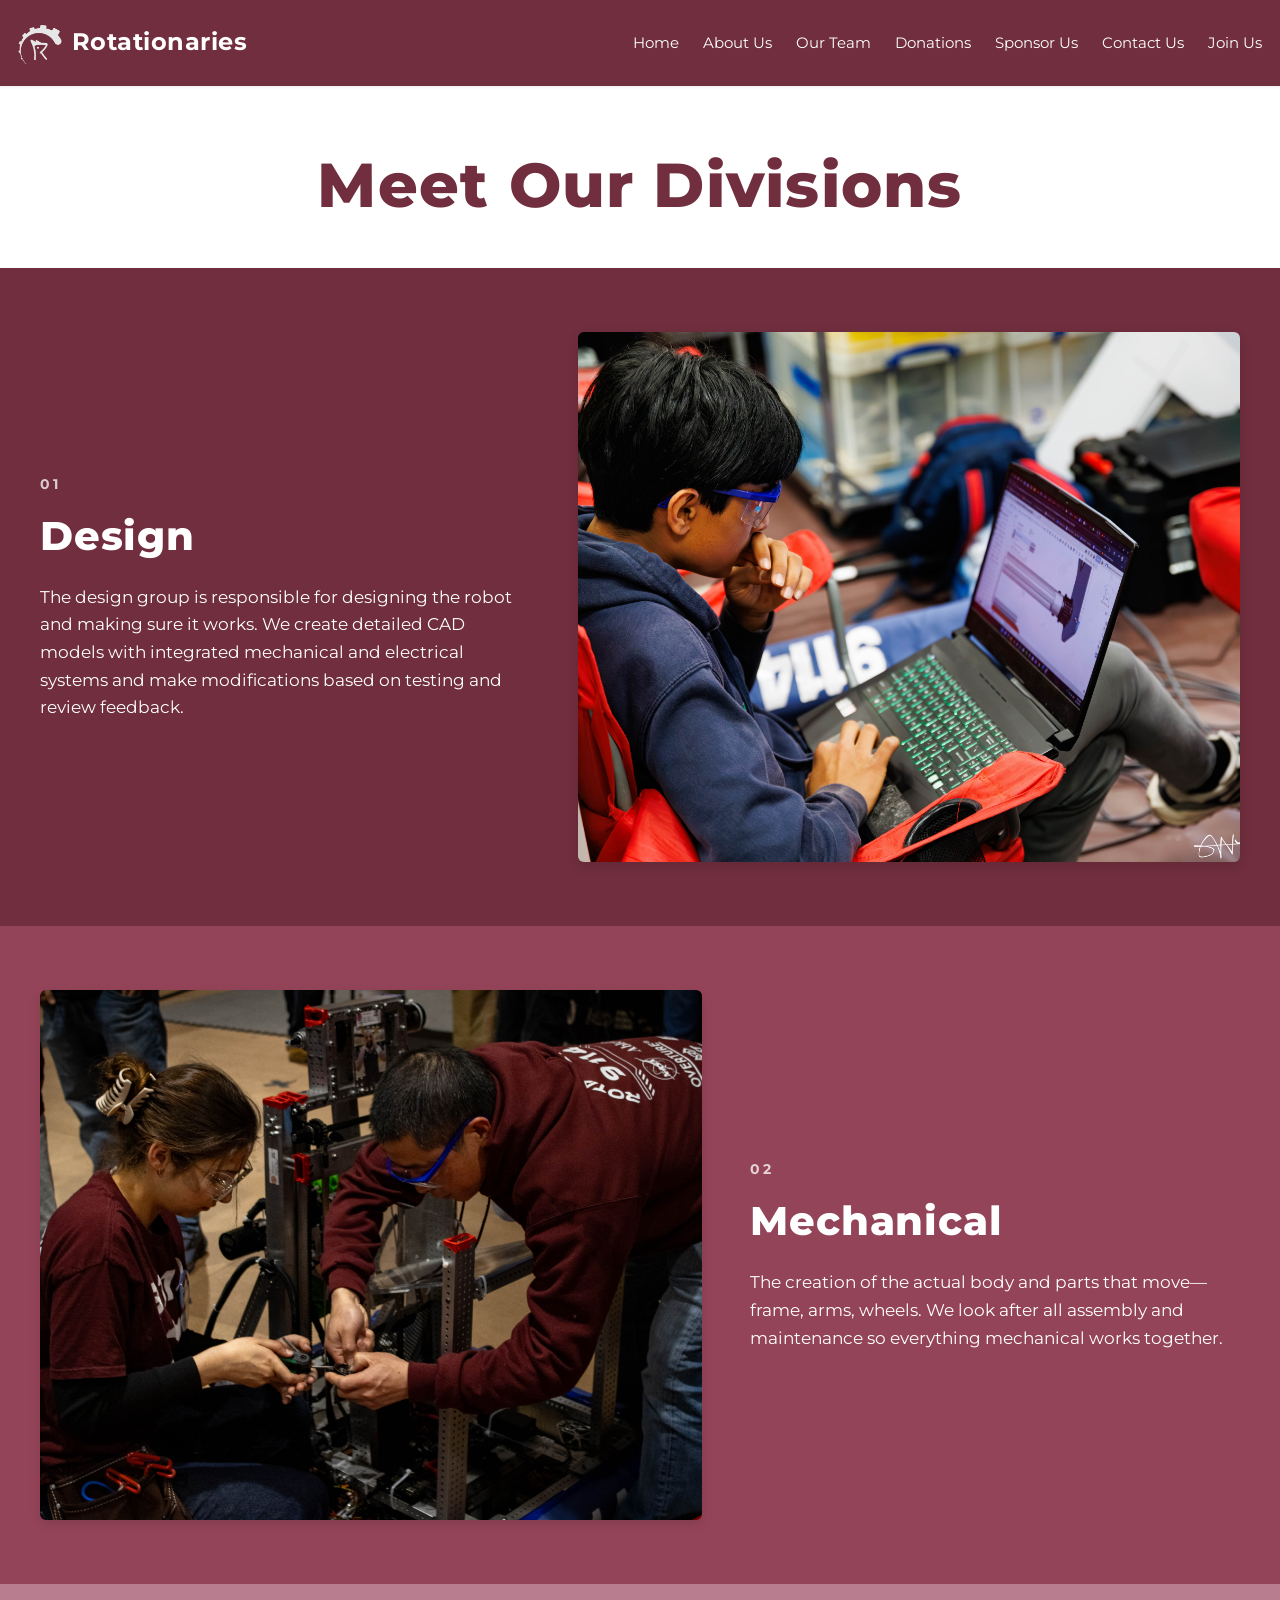
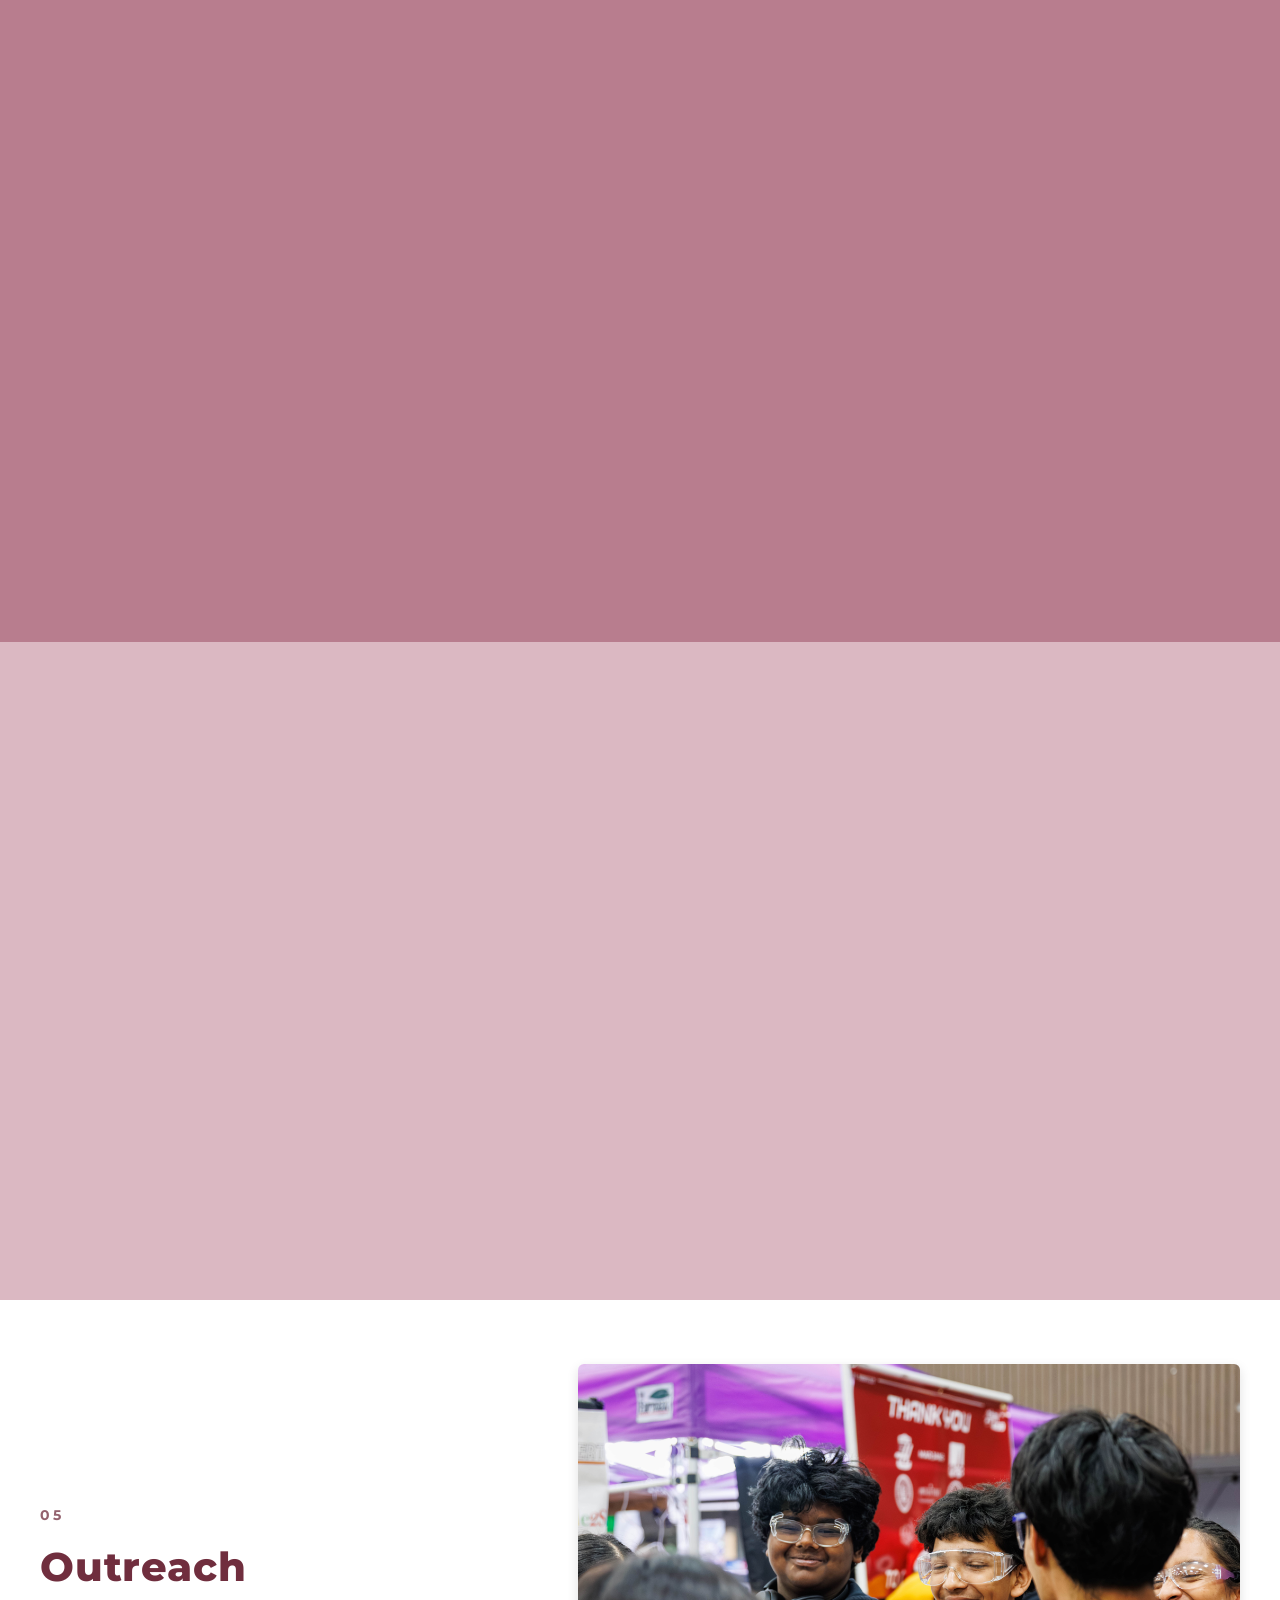
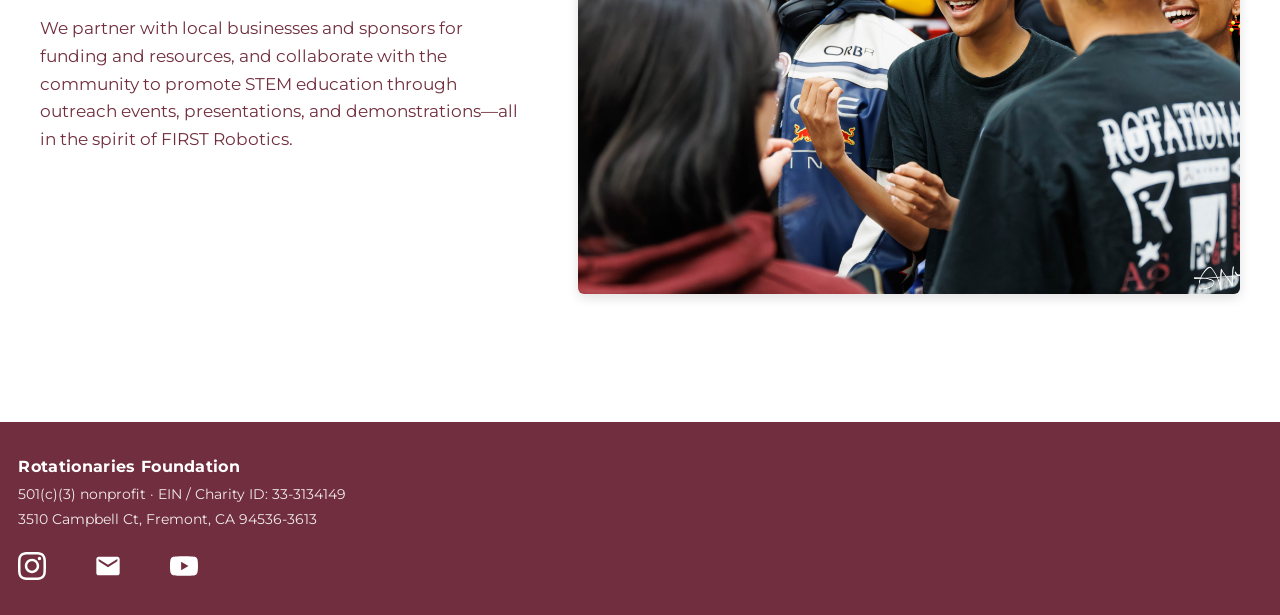
==== commit eae9c9d5: "Add files via upload" ====
--- a/about.html
+++ b/about.html
@@ -106,6 +106,11 @@
 
   <footer class="site-footer">
     <div class="container footer-inner">
+      <div class="footer-org">
+        <p class="footer-org__name">Rotationaries Foundation</p>
+        <p class="footer-org__meta">501(c)(3) nonprofit · EIN / Charity ID: 33-3134149</p>
+        <p class="footer-org__address">3510 Campbell Ct, Fremont, CA 94536-3613</p>
+      </div>
       <ul class="footer-social">
         <li>
           <a href="https://www.instagram.com/frc9114/" target="_blank" rel="noopener noreferrer" aria-label="Instagram">
--- a/styles.css
+++ b/styles.css
@@ -378,6 +378,80 @@
   padding: var(--space-3xl) 0 var(--space-md);
 }
 
+/* Foundation / nonprofit transparency */
+.foundation-info {
+  background: var(--color-bg-alt);
+  padding: var(--space-3xl) var(--space-lg);
+  text-align: center;
+}
+
+.foundation-info__inner {
+  max-width: 820px;
+}
+
+.foundation-info .section-hero-title {
+  margin-bottom: var(--space-xl);
+}
+
+.foundation-info__mission {
+  margin: 0 auto var(--space-2xl);
+  max-width: 42em;
+  font-size: clamp(1rem, 2vw, 1.15rem);
+  line-height: 1.7;
+  color: var(--color-text);
+}
+
+.foundation-info__details {
+  display: grid;
+  gap: var(--space-sm);
+  max-width: 36em;
+  margin: 0 auto;
+  padding: var(--space-xl);
+  background: var(--color-white);
+  border: 1px solid var(--color-border);
+  border-radius: var(--radius);
+  text-align: left;
+  box-shadow: var(--shadow);
+}
+
+.foundation-info__details p {
+  margin: 0;
+  font-size: clamp(0.95rem, 1.6vw, 1.05rem);
+  line-height: 1.55;
+  color: var(--color-text);
+}
+
+.foundation-info__details a {
+  color: var(--color-primary);
+  font-weight: 600;
+}
+
+.foundation-info__details a:hover {
+  color: var(--color-primary-hover);
+}
+
+.contact-org-details {
+  margin-top: var(--space-xl);
+  padding-top: var(--space-xl);
+  border-top: 1px solid rgba(255, 255, 255, 0.25);
+}
+
+.contact-org-details p {
+  margin: 0 0 var(--space-sm);
+  font-size: clamp(0.95rem, 1.8vw, 1.05rem);
+  line-height: 1.5;
+  color: rgba(255, 255, 255, 0.92);
+}
+
+.contact-org-details a {
+  color: var(--color-contact-accent);
+  font-weight: 600;
+}
+
+.contact-org-details a:hover {
+  color: var(--color-white);
+}
+
 /* Accomplishments carousel */
 .accomplishments {
   padding: clamp(3rem, 7vw, 5rem) var(--space-lg) var(--space-3xl);
@@ -1296,8 +1370,33 @@
 
 .footer-inner {
   display: flex;
-  align-items: center;
+  flex-direction: column;
+  align-items: flex-start;
+  gap: var(--space-lg);
   width: 100%;
+}
+
+.footer-org {
+  max-width: 40rem;
+}
+
+.footer-org__name {
+  margin: 0 0 var(--space-xs);
+  font-size: 1rem;
+  font-weight: 700;
+  letter-spacing: 0.02em;
+}
+
+.footer-org__meta,
+.footer-org__address {
+  margin: 0 0 var(--space-xs);
+  font-size: 0.9rem;
+  line-height: 1.5;
+  color: rgba(255, 255, 255, 0.9);
+}
+
+.footer-org__address {
+  margin-bottom: 0;
 }
 
 .footer-social {
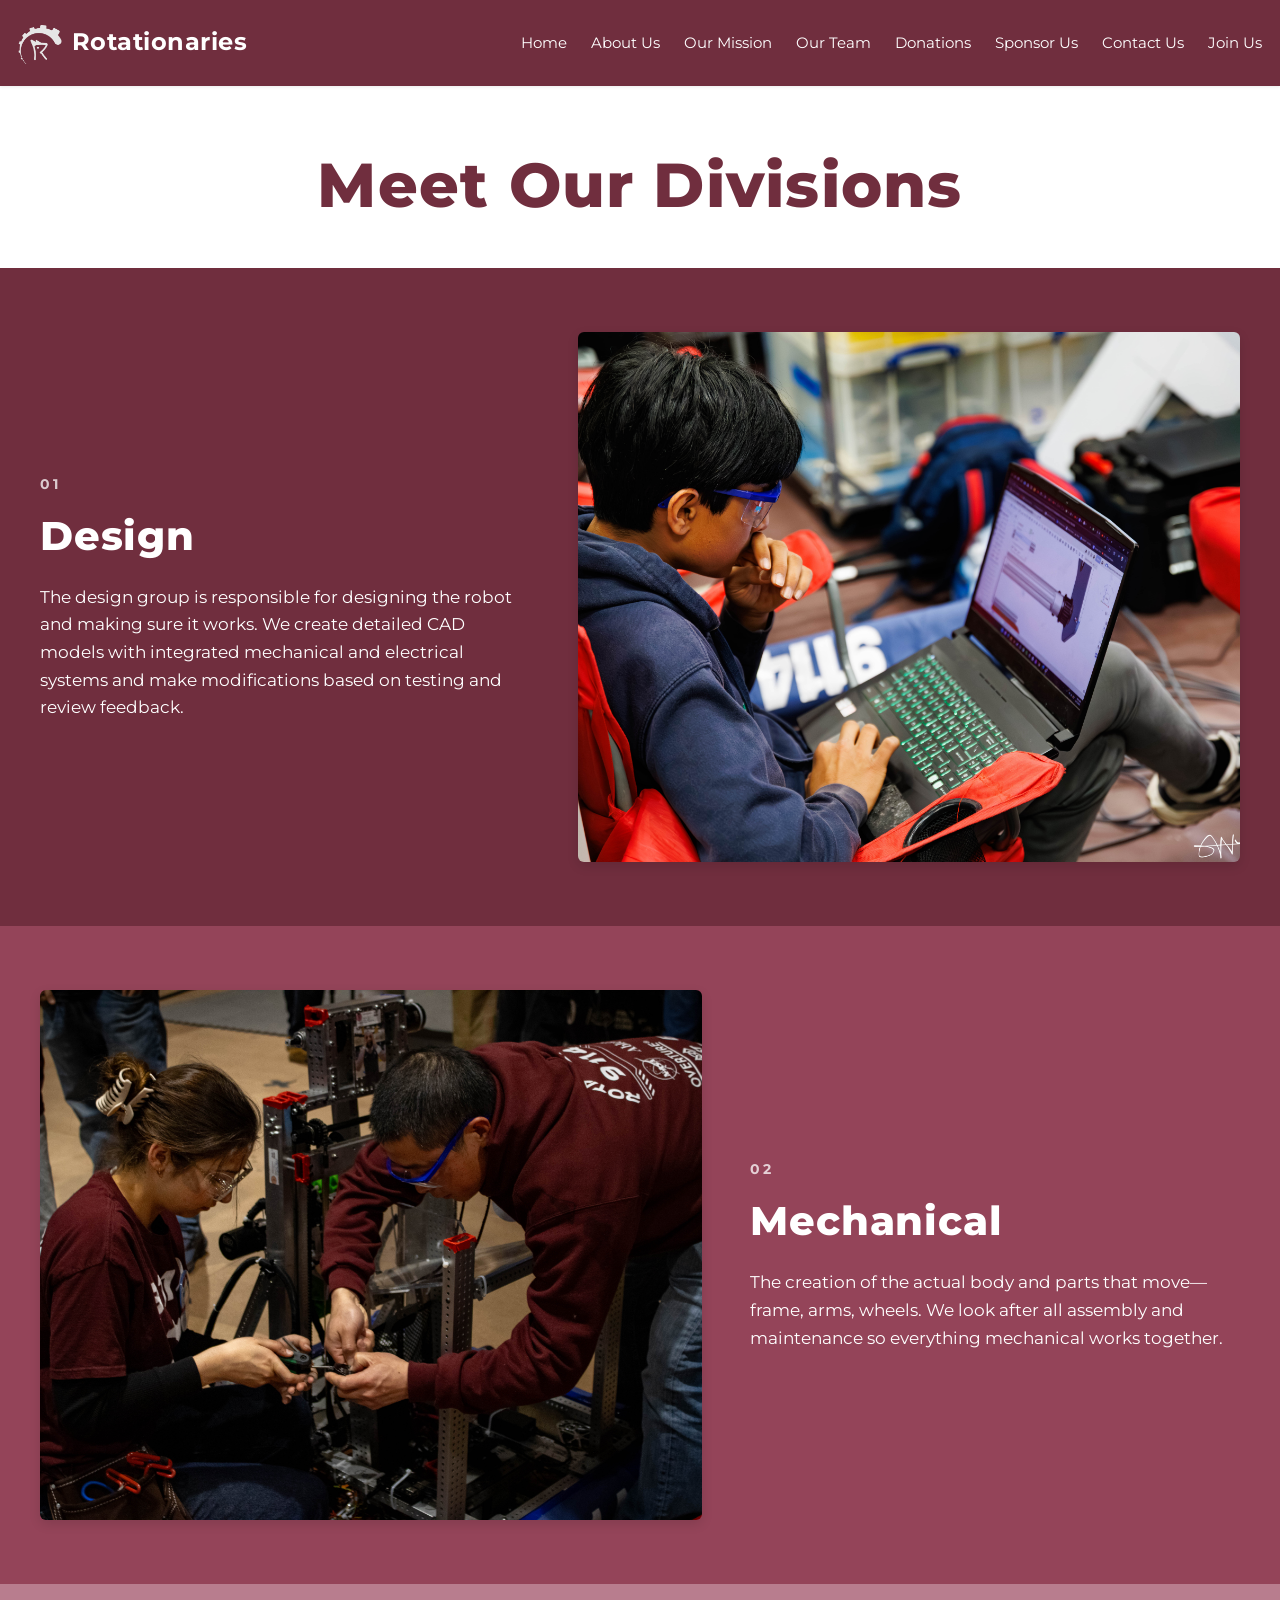
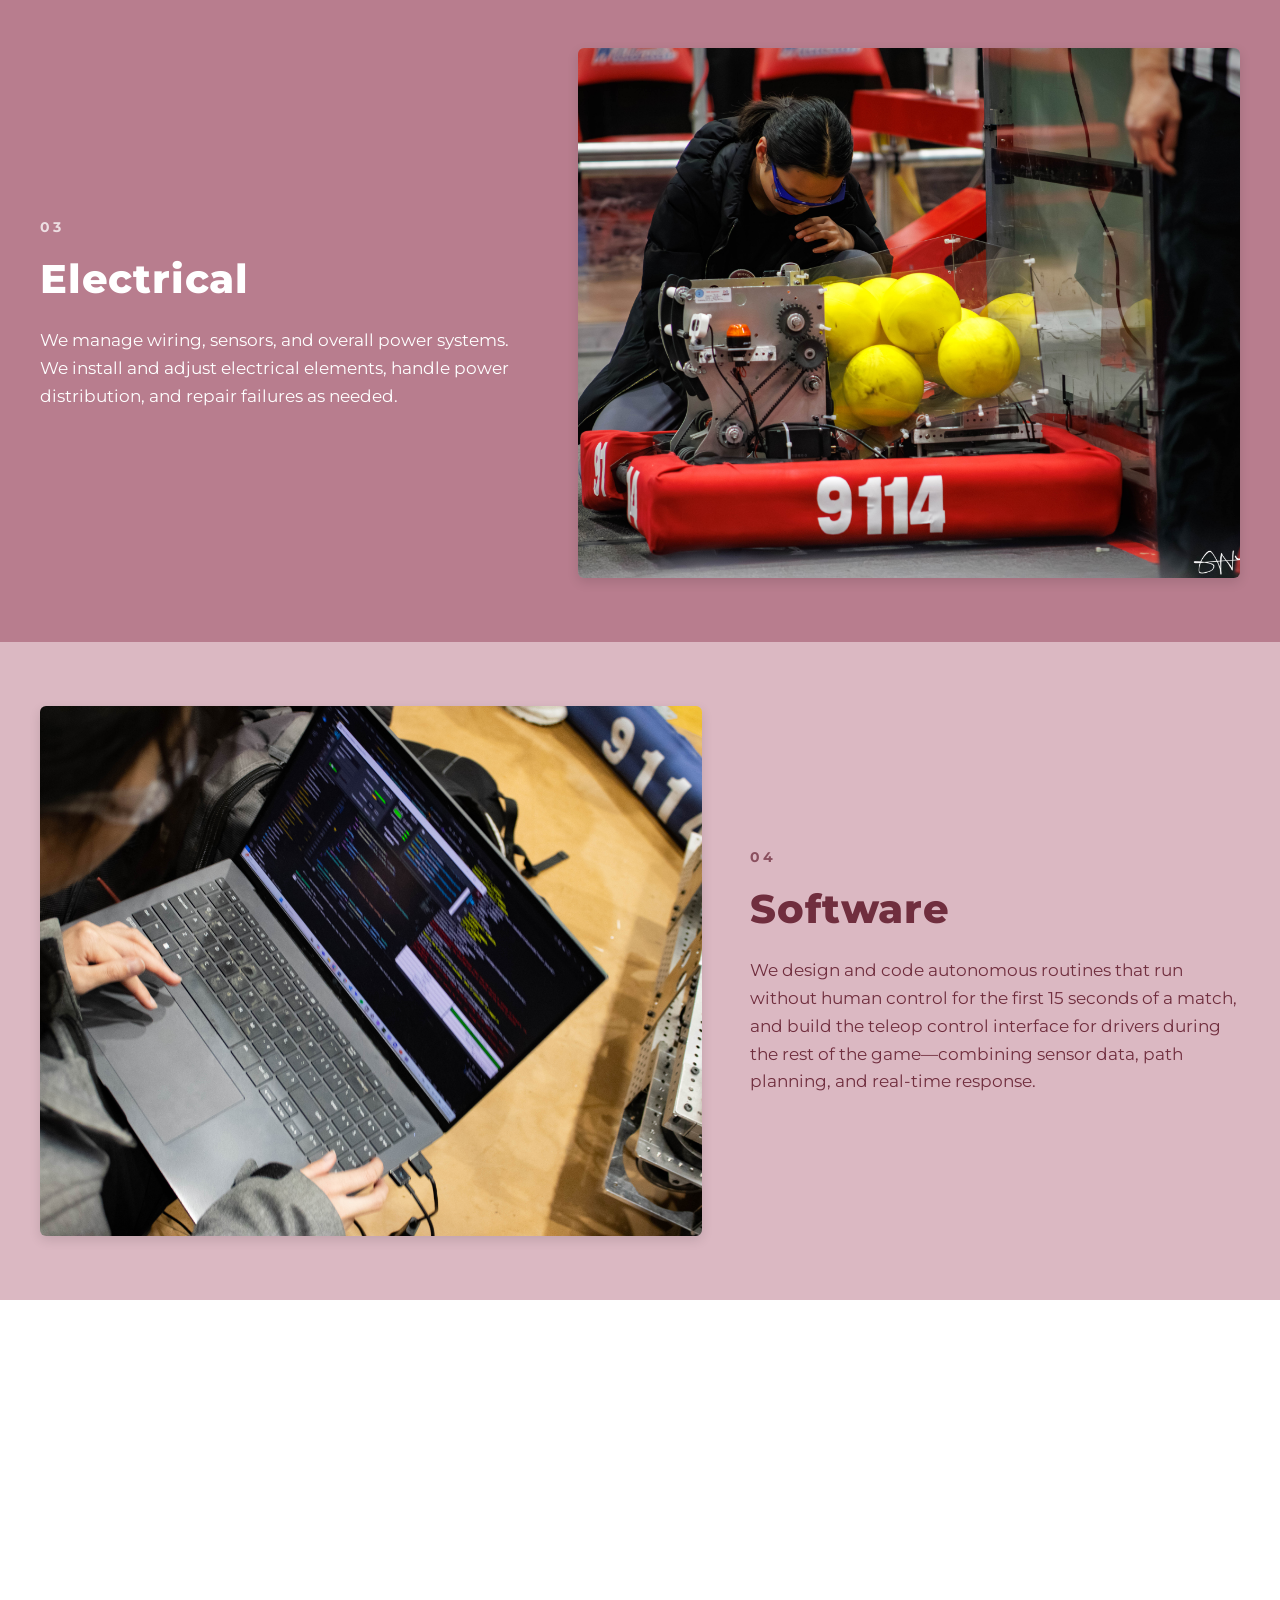
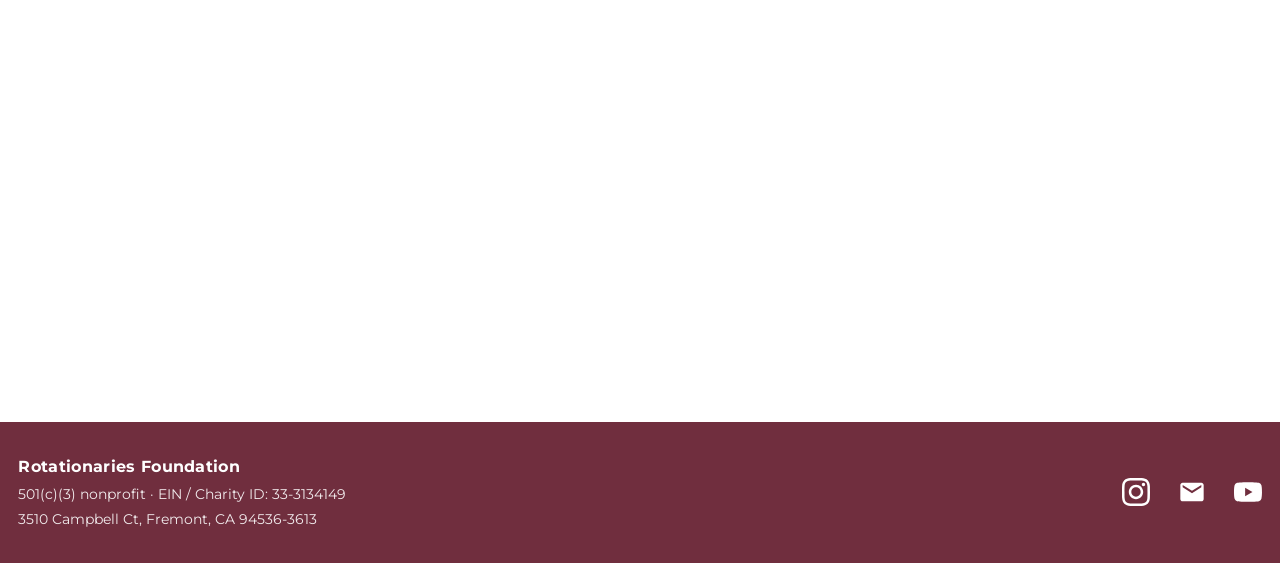
==== commit 07c50e42: "Add files via upload" ====
--- a/about.html
+++ b/about.html
@@ -23,6 +23,7 @@
         <ul>
           <li><a href="index.html">Home</a></li>
           <li><a href="about.html" class="current">About Us</a></li>
+          <li><a href="mission.html">Our Mission</a></li>
           <li><a href="team.html">Our Team</a></li>
           <li><a href="https://www.gofundme.com/f/get-9114-rotationaries-to-worlds" target="_blank" rel="noopener noreferrer">Donations</a></li>
           <li><a href="sponsor.html">Sponsor Us</a></li>
--- a/styles.css
+++ b/styles.css
@@ -378,55 +378,139 @@
   padding: var(--space-3xl) 0 var(--space-md);
 }
 
-/* Foundation / nonprofit transparency */
-.foundation-info {
-  background: var(--color-bg-alt);
+/* Mission page */
+.mission-main {
+  padding-top: 0;
+}
+
+.mission-header {
+  text-align: center;
+  padding: var(--space-3xl) var(--space-lg) var(--space-xl);
+  background: var(--color-white);
+}
+
+.mission-header .section-subtitle {
+  color: var(--color-primary);
+}
+
+.mission-statement {
+  background: linear-gradient(160deg, var(--color-primary) 0%, var(--color-division-2) 100%);
+  color: var(--color-white);
   padding: var(--space-3xl) var(--space-lg);
   text-align: center;
 }
 
-.foundation-info__inner {
-  max-width: 820px;
-}
-
-.foundation-info .section-hero-title {
-  margin-bottom: var(--space-xl);
-}
-
-.foundation-info__mission {
-  margin: 0 auto var(--space-2xl);
-  max-width: 42em;
-  font-size: clamp(1rem, 2vw, 1.15rem);
-  line-height: 1.7;
+.mission-statement__inner {
+  max-width: 46rem;
+  margin: 0 auto;
+}
+
+.mission-statement__text {
+  margin: 0;
+  font-size: clamp(1.05rem, 2.2vw, 1.25rem);
+  font-weight: 500;
+  line-height: 1.75;
+  text-align: center;
+}
+
+.mission-pillars {
+  background: var(--color-white);
+  padding: var(--space-3xl) var(--space-lg);
+}
+
+.mission-pillars__inner {
+  max-width: 1100px;
+  margin: 0 auto;
+  display: grid;
+  grid-template-columns: repeat(3, 1fr);
+  gap: var(--space-xl);
+}
+
+.mission-pillar {
+  text-align: center;
+  padding: var(--space-xl) var(--space-lg);
+  background: var(--color-bg-alt);
+  border-top: 4px solid var(--color-primary);
+}
+
+.mission-pillar__num {
+  display: block;
+  margin-bottom: var(--space-md);
+  font-size: 0.85rem;
+  font-weight: 700;
+  letter-spacing: 0.12em;
+  color: var(--color-primary);
+}
+
+.mission-pillar__title {
+  margin: 0 0 var(--space-md);
+  font-size: clamp(1.1rem, 2vw, 1.3rem);
+  font-weight: 700;
+  color: var(--color-primary);
+  line-height: 1.3;
+}
+
+.mission-pillar p {
+  margin: 0;
+  font-size: clamp(0.95rem, 1.5vw, 1.02rem);
+  line-height: 1.65;
   color: var(--color-text);
 }
 
-.foundation-info__details {
+.mission-org {
+  background: var(--color-bg-alt);
+  padding: var(--space-3xl) var(--space-lg) var(--space-3xl);
+  text-align: center;
+}
+
+.mission-org__inner {
+  max-width: 1000px;
+  margin: 0 auto;
+}
+
+.mission-org .section-subtitle {
+  margin: 0 0 var(--space-xl);
+  color: var(--color-primary);
+}
+
+.mission-org__grid {
   display: grid;
-  gap: var(--space-sm);
-  max-width: 36em;
-  margin: 0 auto;
-  padding: var(--space-xl);
+  grid-template-columns: repeat(auto-fit, minmax(180px, 1fr));
+  gap: var(--space-lg);
+}
+
+.mission-org__card {
   background: var(--color-white);
   border: 1px solid var(--color-border);
-  border-radius: var(--radius);
-  text-align: left;
+  padding: var(--space-lg);
+  text-align: center;
   box-shadow: var(--shadow);
 }
 
-.foundation-info__details p {
+.mission-org__label {
+  margin: 0 0 var(--space-sm);
+  font-size: 0.8rem;
+  font-weight: 700;
+  letter-spacing: 0.08em;
+  text-transform: uppercase;
+  color: var(--color-text-muted);
+}
+
+.mission-org__value {
   margin: 0;
   font-size: clamp(0.95rem, 1.6vw, 1.05rem);
-  line-height: 1.55;
-  color: var(--color-text);
-}
-
-.foundation-info__details a {
-  color: var(--color-primary);
   font-weight: 600;
-}
-
-.foundation-info__details a:hover {
+  line-height: 1.45;
+  color: var(--color-primary);
+}
+
+.mission-org__value a {
+  color: var(--color-primary);
+  font-weight: 600;
+  word-break: break-word;
+}
+
+.mission-org__value a:hover {
   color: var(--color-primary-hover);
 }
 
@@ -450,6 +534,13 @@
 
 .contact-org-details a:hover {
   color: var(--color-white);
+}
+
+@media (max-width: 800px) {
+  .mission-pillars__inner {
+    grid-template-columns: 1fr;
+    max-width: 26rem;
+  }
 }
 
 /* Accomplishments carousel */
@@ -1370,14 +1461,17 @@
 
 .footer-inner {
   display: flex;
-  flex-direction: column;
-  align-items: flex-start;
-  gap: var(--space-lg);
+  flex-wrap: wrap;
+  align-items: center;
+  justify-content: space-between;
+  gap: var(--space-xl);
   width: 100%;
 }
 
 .footer-org {
-  max-width: 40rem;
+  flex: 1 1 16rem;
+  min-width: 0;
+  max-width: 36rem;
 }
 
 .footer-org__name {
@@ -1406,9 +1500,20 @@
   display: flex;
   flex-wrap: wrap;
   align-items: center;
-  gap: 3rem;
-  justify-content: flex-start;
-  transform: translateY(-3px);
+  gap: 1.75rem;
+  justify-content: flex-end;
+  flex: 0 0 auto;
+}
+
+@media (max-width: 640px) {
+  .footer-inner {
+    flex-direction: column;
+    align-items: flex-start;
+  }
+
+  .footer-social {
+    justify-content: flex-start;
+  }
 }
 
 .footer-social a {
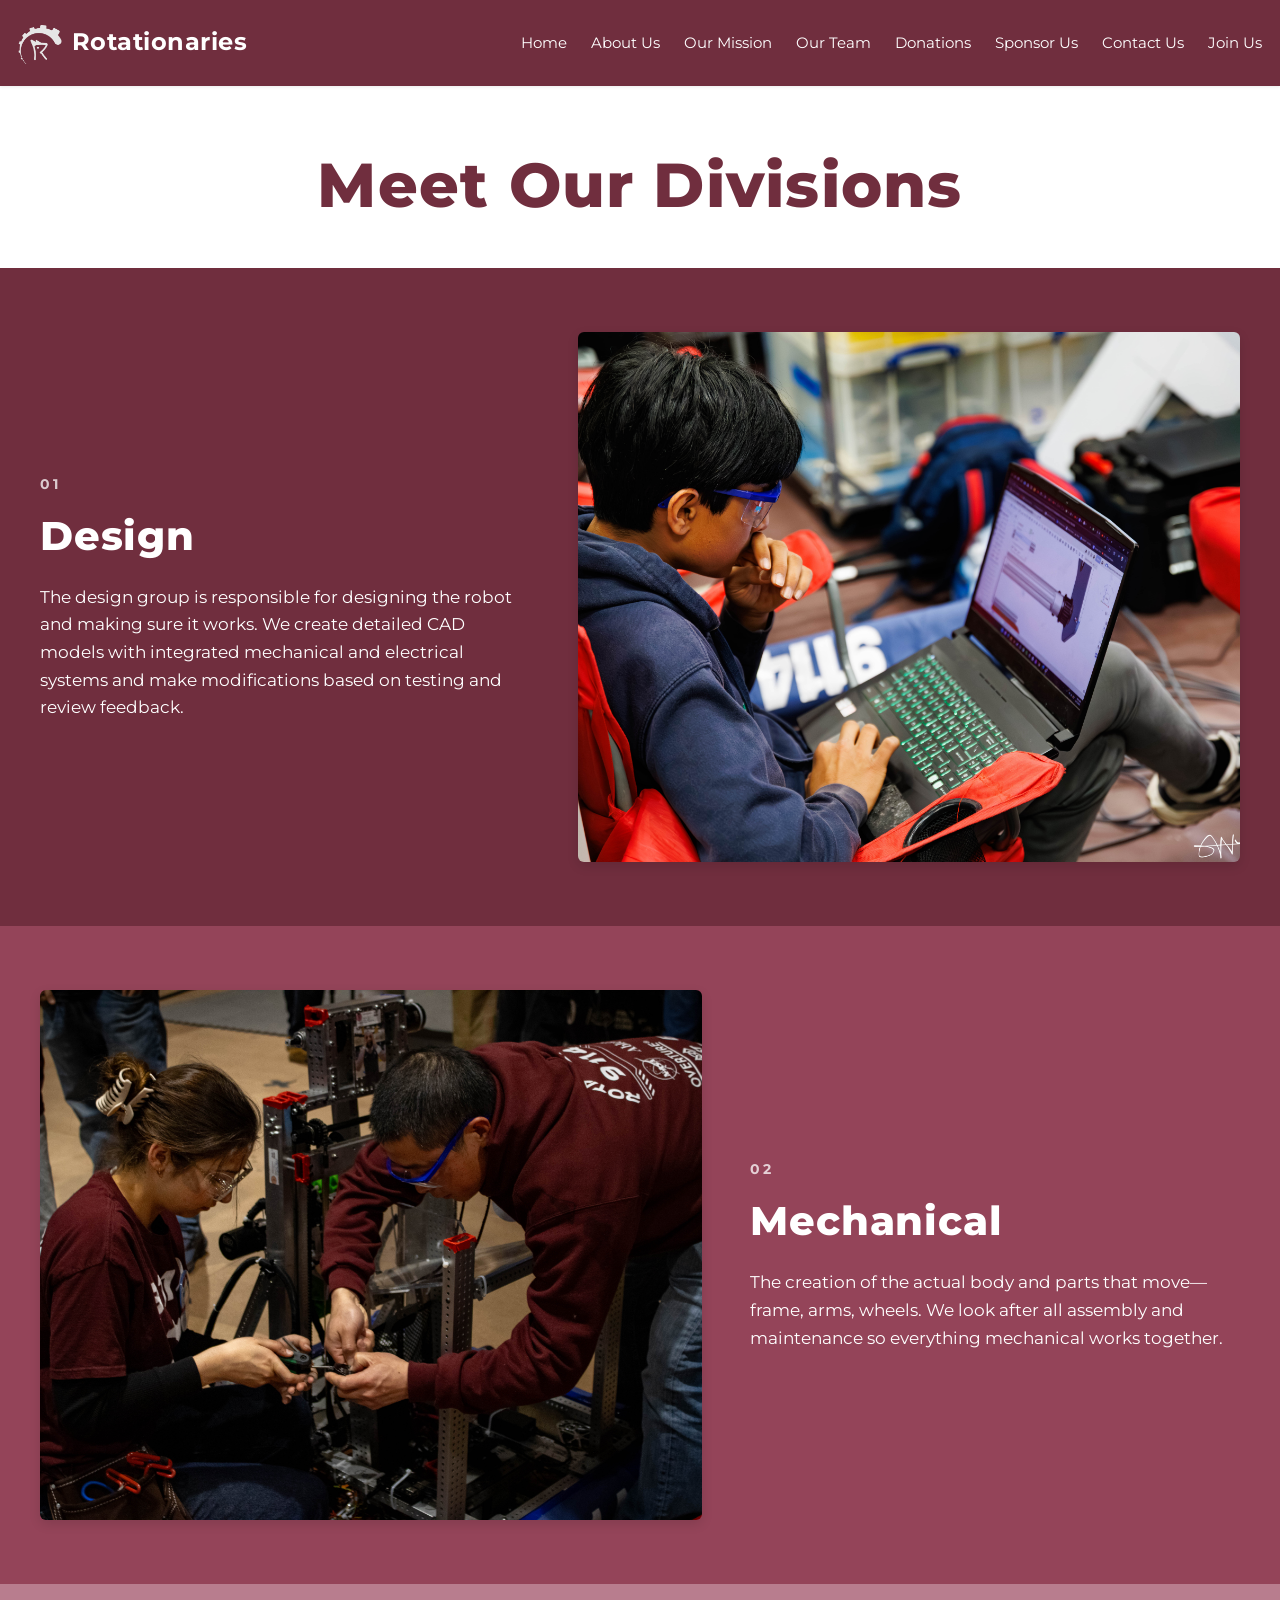
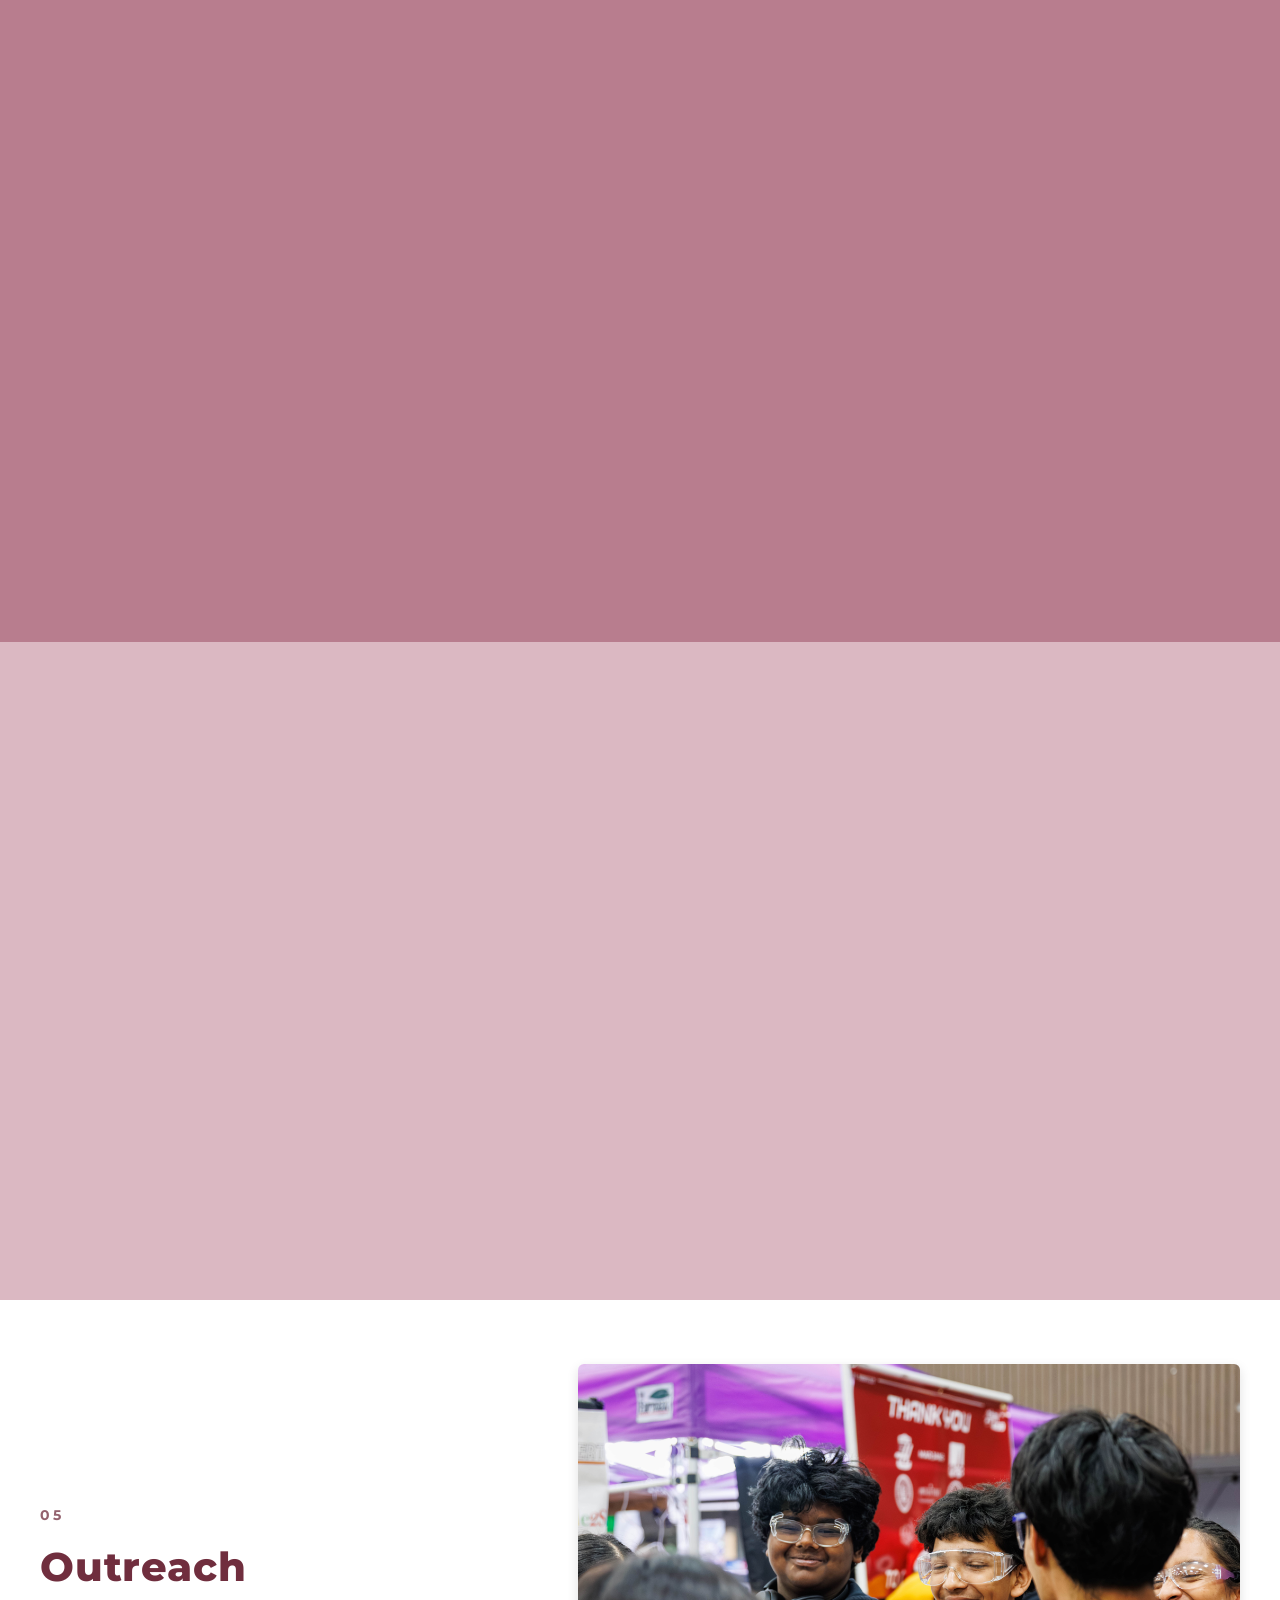
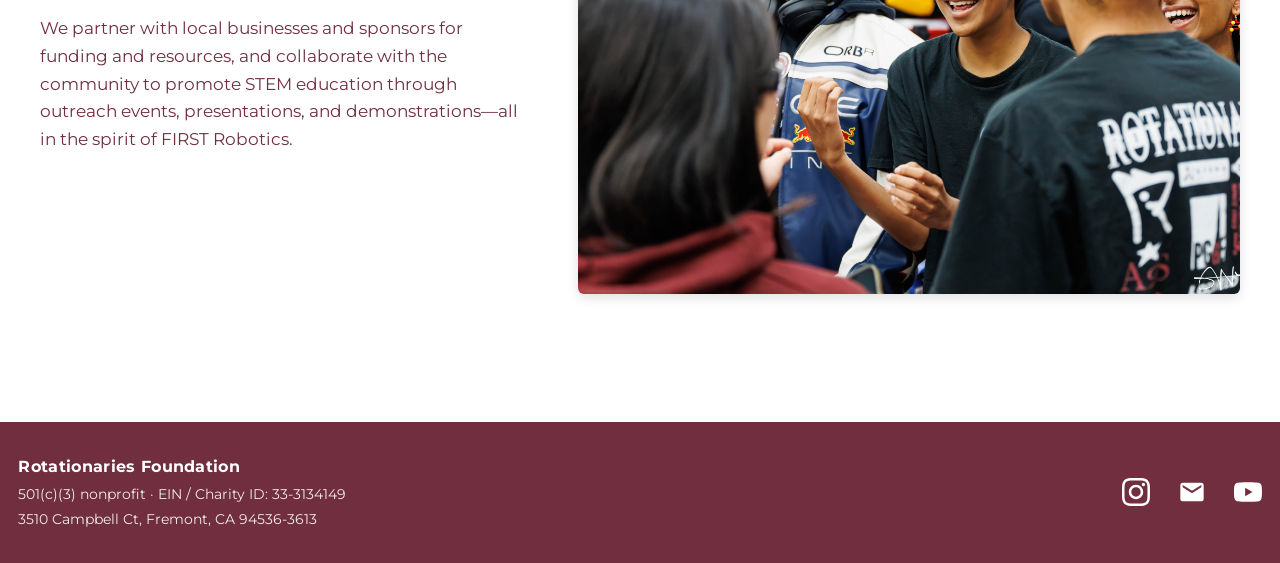
==== commit c9458092: "Implement Git-based CMS (Sveltia CMS + Pages CMS) for website images" ====
--- a/about.html
+++ b/about.html
@@ -14,7 +14,7 @@
     <div class="container header-inner">
       <a href="index.html" class="logo">
         <span class="logo-img-wrap">
-          <img src="images/Rdog.png" alt="" class="logo-img">
+          <img src="images/Rdog.png" alt="" class="logo-img" data-cms-logo>
         </span>
         <span class="logo-text">Rotationaries</span>
       </a>
@@ -47,7 +47,7 @@
           <p>The design group is responsible for designing the robot and making sure it works. We create detailed CAD models with integrated mechanical and electrical systems and make modifications based on testing and review feedback.</p>
         </div>
         <div class="division-strip__media scroll-reveal scroll-reveal--delay-1">
-          <img src="images/3_home.jpg" alt="Rotationaries design team at work" class="division-strip__img">
+          <img src="images/3_home.jpg" alt="Rotationaries design team at work" class="division-strip__img" data-cms-about="design">
         </div>
       </div>
     </section>
@@ -60,7 +60,7 @@
           <p>The creation of the actual body and parts that move—frame, arms, wheels. We look after all assembly and maintenance so everything mechanical works together.</p>
         </div>
         <div class="division-strip__media scroll-reveal scroll-reveal--delay-1">
-          <img src="images/4_home.jpg" alt="Rotationaries mechanical team building the robot" class="division-strip__img">
+          <img src="images/4_home.jpg" alt="Rotationaries mechanical team building the robot" class="division-strip__img" data-cms-about="mechanical">
         </div>
       </div>
     </section>
@@ -73,7 +73,7 @@
           <p>We manage wiring, sensors, and overall power systems. We install and adjust electrical elements, handle power distribution, and repair failures as needed.</p>
         </div>
         <div class="division-strip__media scroll-reveal scroll-reveal--delay-1">
-          <img src="images/1_home.jpg" alt="Rotationaries electrical team at work" class="division-strip__img">
+          <img src="images/1_home.jpg" alt="Rotationaries electrical team at work" class="division-strip__img" data-cms-about="electrical">
         </div>
       </div>
     </section>
@@ -86,7 +86,7 @@
           <p>We design and code autonomous routines that run without human control for the first 15 seconds of a match, and build the teleop control interface for drivers during the rest of the game—combining sensor data, path planning, and real-time response.</p>
         </div>
         <div class="division-strip__media scroll-reveal scroll-reveal--delay-1">
-          <img src="images/5_home.jpg" alt="Rotationaries software team at work" class="division-strip__img">
+          <img src="images/5_home.jpg" alt="Rotationaries software team at work" class="division-strip__img" data-cms-about="software">
         </div>
       </div>
     </section>
@@ -99,7 +99,7 @@
           <p>We partner with local businesses and sponsors for funding and resources, and collaborate with the community to promote STEM education through outreach events, presentations, and demonstrations—all in the spirit of FIRST Robotics.</p>
         </div>
         <div class="division-strip__media scroll-reveal scroll-reveal--delay-1">
-          <img src="images/2_home.jpg" alt="Rotationaries outreach at a community event" class="division-strip__img">
+          <img src="images/2_home.jpg" alt="Rotationaries outreach at a community event" class="division-strip__img" data-cms-about="outreach">
         </div>
       </div>
     </section>
